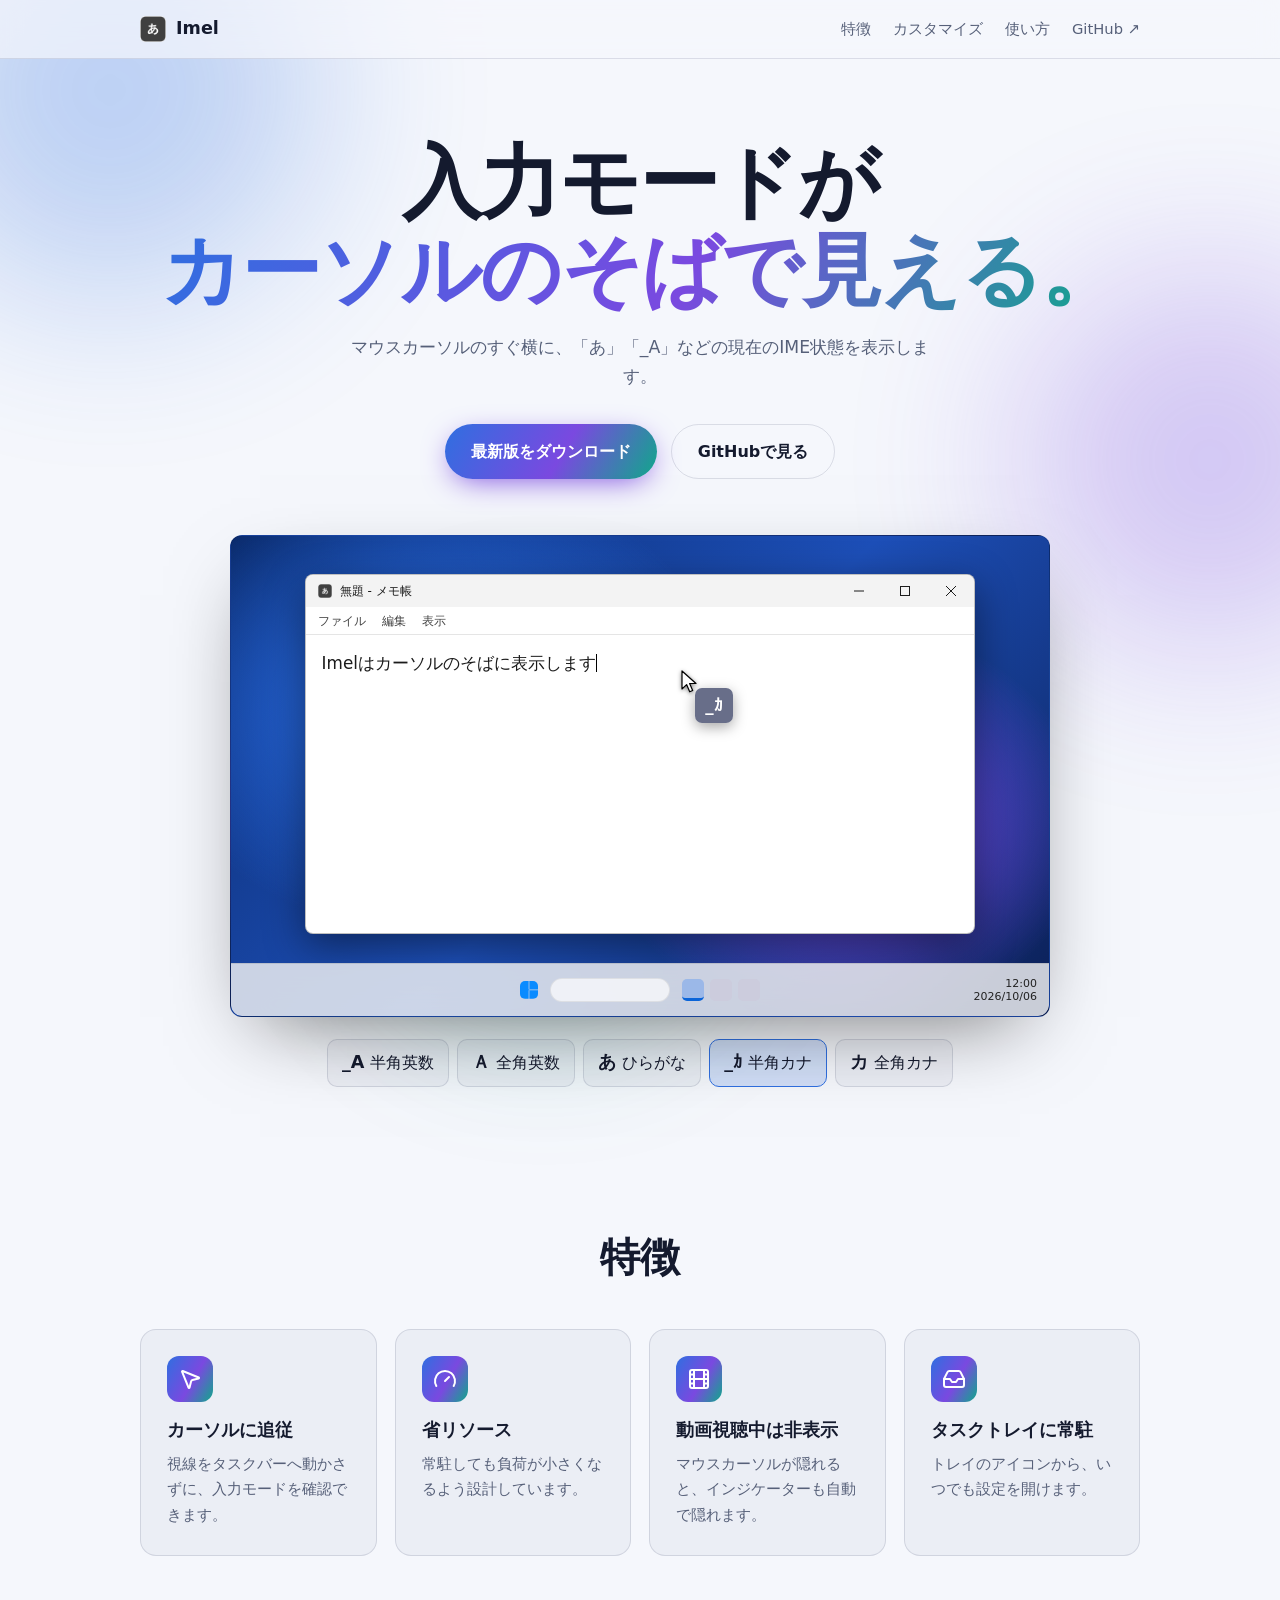
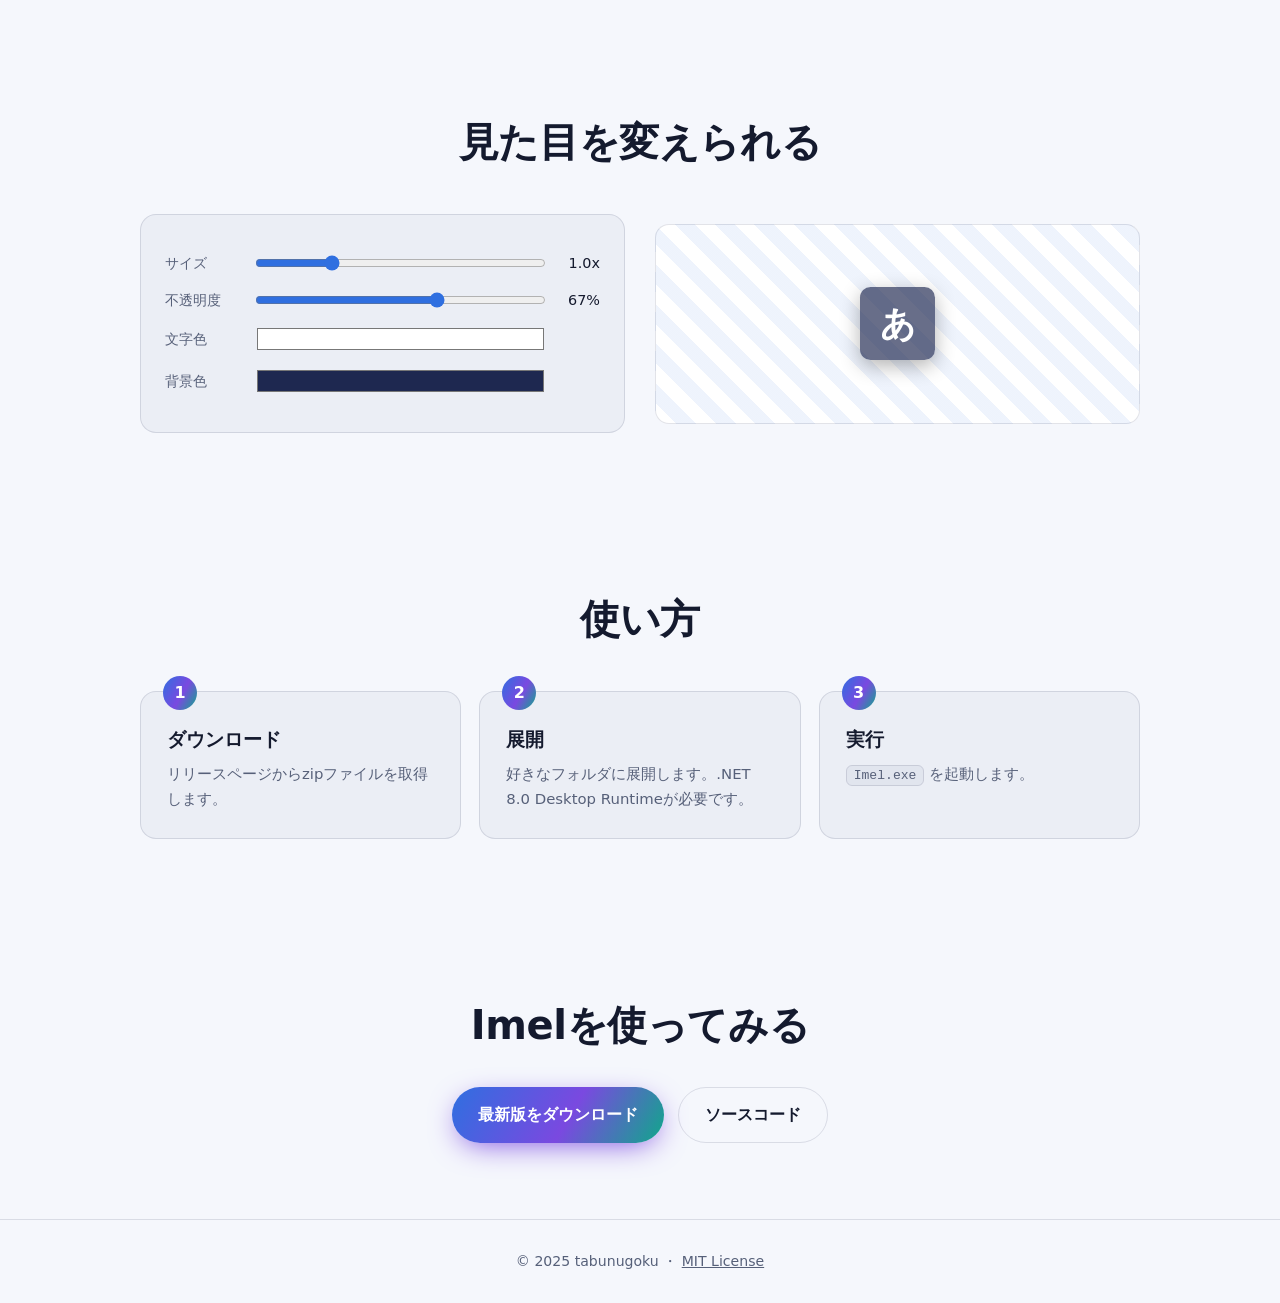
==== docs/index.html @ a34230fc "Add OGP image and meta tags Co-Authored-By: Claude Sonnet 5.5 <noreply@anthropic.com>" ====
<!doctype html>
<html lang="ja">
<head>
<meta charset="utf-8">
<meta name="viewport" content="width=device-width, initial-scale=1">
<title>Imel (アイメル) - IME状態をカーソルのそばに</title>
<meta name="description" content="Imelは、マウスカーソルのすぐそばに現在のIME入力モードを表示する常駐ツールです。">
<meta property="og:title" content="Imel (アイメル)">
<meta property="og:description" content="入力モードがカーソルのそばで見える。IME状態表示ツール。">
<meta property="og:type" content="website">
<meta property="og:url" content="https://tabunugoku.github.io/Imel/">
<meta property="og:image" content="https://tabunugoku.github.io/Imel/ogp.png">
<meta property="og:image:width" content="1200">
<meta property="og:image:height" content="630">
<meta name="twitter:card" content="summary_large_image">
<link rel="icon" href="favicon.ico">
<style>
:root{
  --bg:#080a12; --bg2:#0e1220; --card:rgba(255,255,255,.04); --line:rgba(255,255,255,.09);
  --text:#e9ecf5; --muted:#8f97ad; --a:#6ea8ff; --b:#b184ff; --c:#4de1c1;
  --grad:linear-gradient(120deg,var(--a),var(--b) 55%,var(--c));
}
@media (prefers-color-scheme: light){
  :root{--bg:#f5f7fc; --bg2:#ffffff; --card:rgba(20,30,70,.04); --line:rgba(20,30,70,.12);
        --text:#141a2e; --muted:#566079; --a:#2f6fe0; --b:#7a49e0; --c:#0fa88a;}
}
*{box-sizing:border-box;margin:0;padding:0}
html{scroll-behavior:smooth}
body{font-family:"Segoe UI","Yu Gothic UI","Noto Sans JP",system-ui,sans-serif;
  background:var(--bg);color:var(--text);line-height:1.7;overflow-x:hidden}
a{color:inherit;text-decoration:none}
.wrap{max-width:1040px;margin:0 auto;padding:0 20px}
.grad{background:var(--grad);-webkit-background-clip:text;background-clip:text;color:transparent}

.orb{position:fixed;border-radius:50%;filter:blur(90px);opacity:.28;z-index:-1;animation:float 18s ease-in-out infinite}
.o1{width:420px;height:420px;background:var(--a);top:-120px;left:-100px}
.o2{width:380px;height:380px;background:var(--b);top:30%;right:-120px;animation-delay:-6s}
.o3{width:320px;height:320px;background:var(--c);bottom:-100px;left:30%;animation-delay:-11s}
@keyframes float{50%{transform:translate(40px,-30px) scale(1.1)}}

nav{position:sticky;top:0;z-index:10;backdrop-filter:blur(14px);background:color-mix(in srgb,var(--bg) 70%,transparent);border-bottom:1px solid var(--line)}
nav .wrap{display:flex;align-items:center;justify-content:space-between;height:58px}
.logo{display:flex;align-items:center;gap:10px;font-weight:700;font-size:1.1rem}
.logo img{width:26px;height:26px}
nav .links{display:flex;gap:22px;font-size:.92rem;color:var(--muted)}
nav .links a:hover{color:var(--text)}
@media(max-width:640px){nav .links a:not(.gh){display:none}}

.btn{display:inline-flex;align-items:center;gap:8px;padding:13px 26px;border-radius:999px;font-weight:600;border:1px solid var(--line);transition:.25s}
.btn.primary{background:var(--grad);color:#fff;border:none;box-shadow:0 8px 30px -8px var(--b)}
.btn.primary:hover{transform:translateY(-3px);box-shadow:0 14px 36px -8px var(--b)}
.btn.ghost:hover{background:var(--card);transform:translateY(-3px)}

.hero{padding:80px 0 60px;text-align:center}
h1{font-size:clamp(2.6rem,8vw,5rem);line-height:1.1;margin:0 0 18px;letter-spacing:-.02em}
.lead{max-width:600px;margin:0 auto 32px;color:var(--muted);font-size:1.08rem}
.cta{display:flex;gap:14px;justify-content:center;flex-wrap:wrap}
.reveal{opacity:0;transform:translateY(26px);transition:opacity .8s ease,transform .8s ease}
.reveal.in{opacity:1;transform:none}

/* Windows 11 desktop mock */
.stage{position:relative;margin:56px auto 0;max-width:820px;aspect-ratio:16/9.4;border-radius:12px;overflow:hidden;text-align:left;
  border:1px solid var(--line);box-shadow:0 30px 80px -30px rgba(0,0,0,.55);
  background:
    radial-gradient(60% 80% at 25% 35%,#2f7bff 0%,transparent 60%),
    radial-gradient(50% 70% at 75% 60%,#8a4dff 0%,transparent 60%),
    linear-gradient(135deg,#0a2a6b,#1d4fb8 50%,#0b1f55);
  font-family:"Segoe UI","Yu Gothic UI",system-ui,sans-serif}
.win{position:absolute;left:9%;right:9%;top:8%;bottom:17%;border-radius:8px;overflow:hidden;
  background:#fff;color:#1b1b1b;border:1px solid rgba(0,0,0,.25);box-shadow:0 12px 40px rgba(0,0,0,.45);display:flex;flex-direction:column}
.tbar{height:32px;background:#f3f3f3;display:flex;align-items:center;justify-content:space-between;font-size:12px;flex:none}
.tbar .t{display:flex;align-items:center;gap:8px;padding-left:12px}
.tbar .t img{width:14px;height:14px}
.ctl{display:flex;height:100%}
.ctl span{width:46px;display:grid;place-items:center}
.ctl svg{width:10px;height:10px;stroke:#1b1b1b;fill:none;stroke-width:1}
.menu{height:28px;background:#fff;border-bottom:1px solid #e5e5e5;display:flex;gap:16px;align-items:center;padding:0 12px;font-size:12px;color:#444;flex:none}
.body{padding:14px 16px;font-size:1.05rem;flex:1}
.caret{display:inline-block;width:1px;height:1.1em;background:#000;vertical-align:-3px;animation:blink 1s steps(1) infinite}
@keyframes blink{50%{opacity:0}}
.taskbar{position:absolute;left:0;right:0;bottom:0;height:11%;min-height:34px;background:rgba(243,243,243,.82);backdrop-filter:blur(20px);
  border-top:1px solid rgba(0,0,0,.1);display:flex;align-items:center;justify-content:center;gap:6px}
.taskbar i{width:22px;height:22px;border-radius:5px;display:block}
.taskbar .st{background:conic-gradient(from 0deg,#0a8bff 0 25%,#0a8bff 0 50%,#0a8bff 0 75%,#0a8bff 0);clip-path:polygon(0 0,48% 0,48% 48%,0 48%,0 52%,48% 52%,48% 100%,0 100%,0 52%,52% 52%,52% 100%,100% 100%,100% 52%,52% 52%,52% 48%,100% 48%,100% 0,52% 0,52% 48%,0 48%);width:18px;height:18px}
.taskbar .se{width:120px;height:24px;border-radius:12px;background:rgba(255,255,255,.7);border:1px solid rgba(0,0,0,.08);margin:0 6px}
.taskbar .ap{background:#ccd;}
.taskbar .ap.on{background:#9bb8e8;border-bottom:3px solid #0a64d8}
.tray{position:absolute;right:12px;top:0;bottom:0;display:flex;align-items:center;gap:12px;font-size:11px;color:#222;line-height:1.2;text-align:right}
@media(max-width:560px){.taskbar .se,.tray{display:none}}
.cursor{position:absolute;left:0;top:0;width:0;height:0;transition:transform 1.4s cubic-bezier(.45,.05,.25,1);will-change:transform;z-index:3}
.cursor svg{position:absolute;left:0;top:0;width:20px;height:24px;filter:drop-shadow(0 1px 2px rgba(0,0,0,.5))}
.ind{position:absolute;left:14px;top:18px;min-width:38px;padding:3px 9px;text-align:center;border-radius:7px;font-weight:700;font-size:1.05rem;
  color:#fff;background:rgba(30,40,80,.67);box-shadow:0 4px 14px rgba(0,0,0,.35)}
.ind.pop{animation:pop .35s}
@keyframes pop{40%{transform:scale(1.25)}}
.modes{display:flex;gap:8px;justify-content:center;flex-wrap:wrap;margin-top:22px}
.modes button{font:inherit;cursor:pointer;color:var(--text);background:var(--card);border:1px solid var(--line);border-radius:10px;padding:8px 14px;transition:.2s}
.modes button:hover,.modes button.on{border-color:var(--a);background:color-mix(in srgb,var(--a) 18%,transparent)}
.modes button b{font-size:1.1rem;margin-right:6px}

section{padding:76px 0}
h2{font-size:clamp(1.7rem,4.5vw,2.5rem);text-align:center;margin-bottom:38px;letter-spacing:-.01em}
.grid{display:grid;grid-template-columns:repeat(auto-fit,minmax(230px,1fr));gap:18px}
.card{padding:26px;border-radius:16px;background:var(--card);border:1px solid var(--line);transition:.3s}
.card:hover{transform:translateY(-6px);border-color:color-mix(in srgb,var(--a) 60%,transparent);box-shadow:0 18px 40px -20px var(--a)}
.card .ic{width:46px;height:46px;border-radius:12px;display:grid;place-items:center;background:var(--grad);margin-bottom:14px;color:#fff}
.card .ic svg{width:24px;height:24px}
.card h3{font-size:1.1rem;margin-bottom:6px}
.card p{color:var(--muted);font-size:.95rem}

.cust{display:grid;grid-template-columns:1fr 1fr;gap:30px;align-items:center}
@media(max-width:760px){.cust{grid-template-columns:1fr}}
.panel{padding:24px;border-radius:16px;background:var(--card);border:1px solid var(--line)}
.row{display:grid;grid-template-columns:80px 1fr 44px;gap:10px;align-items:center;margin:12px 0;font-size:.9rem;color:var(--muted)}
.row output{text-align:right;color:var(--text);font-variant-numeric:tabular-nums}
input[type=range]{width:100%;accent-color:var(--a)}
input[type=color]{width:100%;height:30px;border:none;background:none;cursor:pointer}
.preview{height:200px;border-radius:14px;display:grid;place-items:center;border:1px solid var(--line);
  background:repeating-linear-gradient(45deg,var(--bg2) 0 14px,color-mix(in srgb,var(--bg2) 92%,var(--a)) 14px 28px)}
#pv{font-weight:800;padding:.18em .55em;border-radius:.3em;color:#fff;transition:.15s;box-shadow:0 6px 20px rgba(0,0,0,.3)}

.steps{display:grid;grid-template-columns:repeat(auto-fit,minmax(220px,1fr));gap:18px;counter-reset:s}
.step{padding:26px;border-radius:16px;background:var(--card);border:1px solid var(--line);position:relative}
.step::before{counter-increment:s;content:counter(s);position:absolute;top:-16px;left:22px;width:34px;height:34px;border-radius:50%;
  display:grid;place-items:center;font-weight:800;color:#fff;background:var(--grad)}
.step h3{margin:6px 0}
.step p{color:var(--muted);font-size:.93rem}
code{font-family:Consolas,monospace;font-size:.88em;padding:2px 7px;border-radius:6px;background:var(--card);border:1px solid var(--line)}

.final{text-align:center}
.final h2{margin-bottom:28px}
footer{border-top:1px solid var(--line);padding:30px 0;text-align:center;color:var(--muted);font-size:.88rem}
footer a{text-decoration:underline}

@media (prefers-reduced-motion: reduce){
  *{animation:none!important;transition:none!important}
  .reveal{opacity:1;transform:none}
}
</style>
</head>
<body>
<div class="orb o1"></div><div class="orb o2"></div><div class="orb o3"></div>

<nav><div class="wrap">
  <a href="#top" class="logo"><img src="favicon.ico" alt="">Imel</a>
  <div class="links">
    <a href="#features">特徴</a><a href="#custom">カスタマイズ</a><a href="#start">使い方</a>
    <a class="gh" href="https://github.com/tabunugoku/Imel">GitHub ↗</a>
  </div>
</div></nav>

<header class="hero wrap" id="top">
  <h1 class="reveal">入力モードが<br><span class="grad">カーソルのそばで見える。</span></h1>
  <p class="lead reveal">マウスカーソルのすぐ横に、「あ」「_A」などの現在のIME状態を表示します。</p>
  <div class="cta reveal">
    <a class="btn primary" href="https://github.com/tabunugoku/Imel/releases/latest">最新版をダウンロード</a>
    <a class="btn ghost" href="https://github.com/tabunugoku/Imel">GitHubで見る</a>
  </div>

  <div class="stage reveal" id="stage" aria-label="Imelのデモ">
    <div class="win">
      <div class="tbar">
        <div class="t"><img src="favicon.ico" alt="">無題 - メモ帳</div>
        <div class="ctl">
          <span><svg viewBox="0 0 10 10"><path d="M0 5h10"/></svg></span>
          <span><svg viewBox="0 0 10 10"><rect x=".5" y=".5" width="9" height="9"/></svg></span>
          <span><svg viewBox="0 0 10 10"><path d="M0 0l10 10M10 0L0 10"/></svg></span>
        </div>
      </div>
      <div class="menu"><span>ファイル</span><span>編集</span><span>表示</span></div>
      <div class="body"><span id="typed"></span><span class="caret"></span></div>
    </div>
    <div class="taskbar">
      <i class="st"></i><div class="se"></div><i class="ap on"></i><i class="ap"></i><i class="ap"></i>
      <div class="tray"><span>12:00<br>2026/10/06</span></div>
    </div>
    <div class="cursor" id="cursor">
      <svg viewBox="0 0 20 24"><path d="M1 1v18l4.6-4.4 3.1 7.2 3-1.3-3.1-7H15z" fill="#fff" stroke="#000" stroke-width="1.2" stroke-linejoin="round"/></svg>
      <div class="ind" id="ind">あ</div>
    </div>
  </div>
  <div class="modes" id="modes">
    <button data-g="_A"><b>_A</b>半角英数</button>
    <button data-g="Ａ"><b>Ａ</b>全角英数</button>
    <button data-g="あ" class="on"><b>あ</b>ひらがな</button>
    <button data-g="_ｶ"><b>_ｶ</b>半角カナ</button>
    <button data-g="カ"><b>カ</b>全角カナ</button>
  </div>
</header>

<section id="features"><div class="wrap">
  <h2 class="reveal">特徴</h2>
  <div class="grid">
    <div class="card reveal"><div class="ic"><svg viewBox="0 0 24 24" fill="none" stroke="currentColor" stroke-width="2" stroke-linecap="round" stroke-linejoin="round"><path d="M4.04 4.69a.5.5 0 0 1 .65-.65l16 6.5a.5.5 0 0 1-.06.95l-6.12 1.58a2 2 0 0 0-1.44 1.44l-1.58 6.12a.5.5 0 0 1-.95.06z"/></svg></div><h3>カーソルに追従</h3><p>視線をタスクバーへ動かさずに、入力モードを確認できます。</p></div>
    <div class="card reveal"><div class="ic"><svg viewBox="0 0 24 24" fill="none" stroke="currentColor" stroke-width="2" stroke-linecap="round" stroke-linejoin="round"><path d="m12 14 4-4"/><path d="M3.34 19a10 10 0 1 1 17.32 0"/></svg></div><h3>省リソース</h3><p>常駐しても負荷が小さくなるよう設計しています。</p></div>
    <div class="card reveal"><div class="ic"><svg viewBox="0 0 24 24" fill="none" stroke="currentColor" stroke-width="2" stroke-linecap="round" stroke-linejoin="round"><rect width="18" height="18" x="3" y="3" rx="2"/><path d="M7 3v18M3 7.5h4M3 12h18M3 16.5h4M17 3v18M17 7.5h4M17 16.5h4"/></svg></div><h3>動画視聴中は非表示</h3><p>マウスカーソルが隠れると、インジケーターも自動で隠れます。</p></div>
    <div class="card reveal"><div class="ic"><svg viewBox="0 0 24 24" fill="none" stroke="currentColor" stroke-width="2" stroke-linecap="round" stroke-linejoin="round"><path d="M22 12h-6l-2 3h-4l-2-3H2"/><path d="M5.45 5.11 2 12v6a2 2 0 0 0 2 2h16a2 2 0 0 0 2-2v-6l-3.45-6.89A2 2 0 0 0 16.76 4H7.24a2 2 0 0 0-1.79 1.11z"/></svg></div><h3>タスクトレイに常駐</h3><p>トレイのアイコンから、いつでも設定を開けます。</p></div>
  </div>
</div></section>

<section id="custom"><div class="wrap">
  <h2 class="reveal">見た目を変えられる</h2>
  <div class="cust">
    <div class="panel reveal">
      <div class="row">サイズ<input id="sz" type="range" min="0.6" max="2.2" step="0.1" value="1"><output id="szo">1.0x</output></div>
      <div class="row">不透明度<input id="op" type="range" min="10" max="100" value="67"><output id="opo">67%</output></div>
      <div class="row">文字色<input id="fg" type="color" value="#ffffff"><span></span></div>
      <div class="row">背景色<input id="bg" type="color" value="#1e2850"><span></span></div>
    </div>
    <div class="preview reveal"><div id="pv">あ</div></div>
  </div>
</div></section>

<section id="start"><div class="wrap">
  <h2 class="reveal">使い方</h2>
  <div class="steps" style="margin-top:30px">
    <div class="step reveal"><h3>ダウンロード</h3><p>リリースページからzipファイルを取得します。</p></div>
    <div class="step reveal"><h3>展開</h3><p>好きなフォルダに展開します。.NET 8.0 Desktop Runtimeが必要です。</p></div>
    <div class="step reveal"><h3>実行</h3><p><code>Imel.exe</code> を起動します。</p></div>
  </div>
</div></section>

<section class="final"><div class="wrap">
  <h2 class="reveal">Imelを使ってみる</h2>
  <div class="cta reveal">
    <a class="btn primary" href="https://github.com/tabunugoku/Imel/releases/latest">最新版をダウンロード</a>
    <a class="btn ghost" href="https://github.com/tabunugoku/Imel">ソースコード</a>
  </div>
</div></section>

<footer><div class="wrap">© 2025 tabunugoku ・ <a href="https://github.com/tabunugoku/Imel/blob/master/LICENSE">MIT License</a></div></footer>

<script>
(function(){
  var io=new IntersectionObserver(function(es){es.forEach(function(e){if(e.isIntersecting){e.target.classList.add('in');io.unobserve(e.target)}})},{threshold:.12});
  document.querySelectorAll('.reveal').forEach(function(el,i){el.style.transitionDelay=(i%4)*70+'ms';io.observe(el)});

  var stage=document.getElementById('stage'),cursor=document.getElementById('cursor'),
      ind=document.getElementById('ind'),typed=document.getElementById('typed'),
      btns=[].slice.call(document.querySelectorAll('#modes button'));
  var text='Imelはカーソルのそばに表示します',ti=0,idx=2,auto=true,timer;
  function setMode(i,manual){
    idx=i;var b=btns[i];
    btns.forEach(function(x){x.classList.toggle('on',x===b)});
    ind.textContent=b.dataset.g;
    ind.classList.remove('pop');void ind.offsetWidth;ind.classList.add('pop');
    if(manual){auto=false;clearTimeout(timer);timer=setTimeout(function(){auto=true},9000)}
  }
  btns.forEach(function(b,i){b.addEventListener('click',function(){setMode(i,true)})});
  var spots=[[.16,.36],[.55,.28],[.7,.5],[.3,.55],[.78,.3],[.42,.42]],si=0;
  function move(){
    var w=stage.clientWidth,h=stage.clientHeight,p=spots[si++%spots.length];
    cursor.style.transform='translate('+Math.round(w*p[0])+'px,'+Math.round(h*p[1])+'px)';
  }
  move();
  setInterval(move,2600);
  setInterval(function(){if(auto)setMode((idx+1)%btns.length)},2400);
  setInterval(function(){
    ti=(ti+1)%(text.length+8);
    typed.textContent=text.slice(0,Math.min(ti,text.length));
  },130);
  stage.addEventListener('mousemove',function(e){
    var r=stage.getBoundingClientRect();
    cursor.style.transition='transform .08s linear';
    cursor.style.transform='translate('+(e.clientX-r.left)+'px,'+(e.clientY-r.top)+'px)';
  });
  stage.addEventListener('mouseleave',function(){cursor.style.transition='';move()});

  var pv=document.getElementById('pv');
  function hex2rgb(h){return [1,3,5].map(function(i){return parseInt(h.substr(i,2),16)}).join(',')}
  function upd(){
    var s=+sz.value,o=+op.value;
    szo.textContent=s.toFixed(1)+'x';opo.textContent=o+'%';
    pv.style.fontSize=(2.2*s)+'rem';pv.style.color=fg.value;
    pv.style.background='rgba('+hex2rgb(bg.value)+','+(o/100)+')';
  }
  ['sz','op','fg','bg'].forEach(function(id){document.getElementById(id).addEventListener('input',upd)});
  upd();
})();
</script>
</body>
</html>
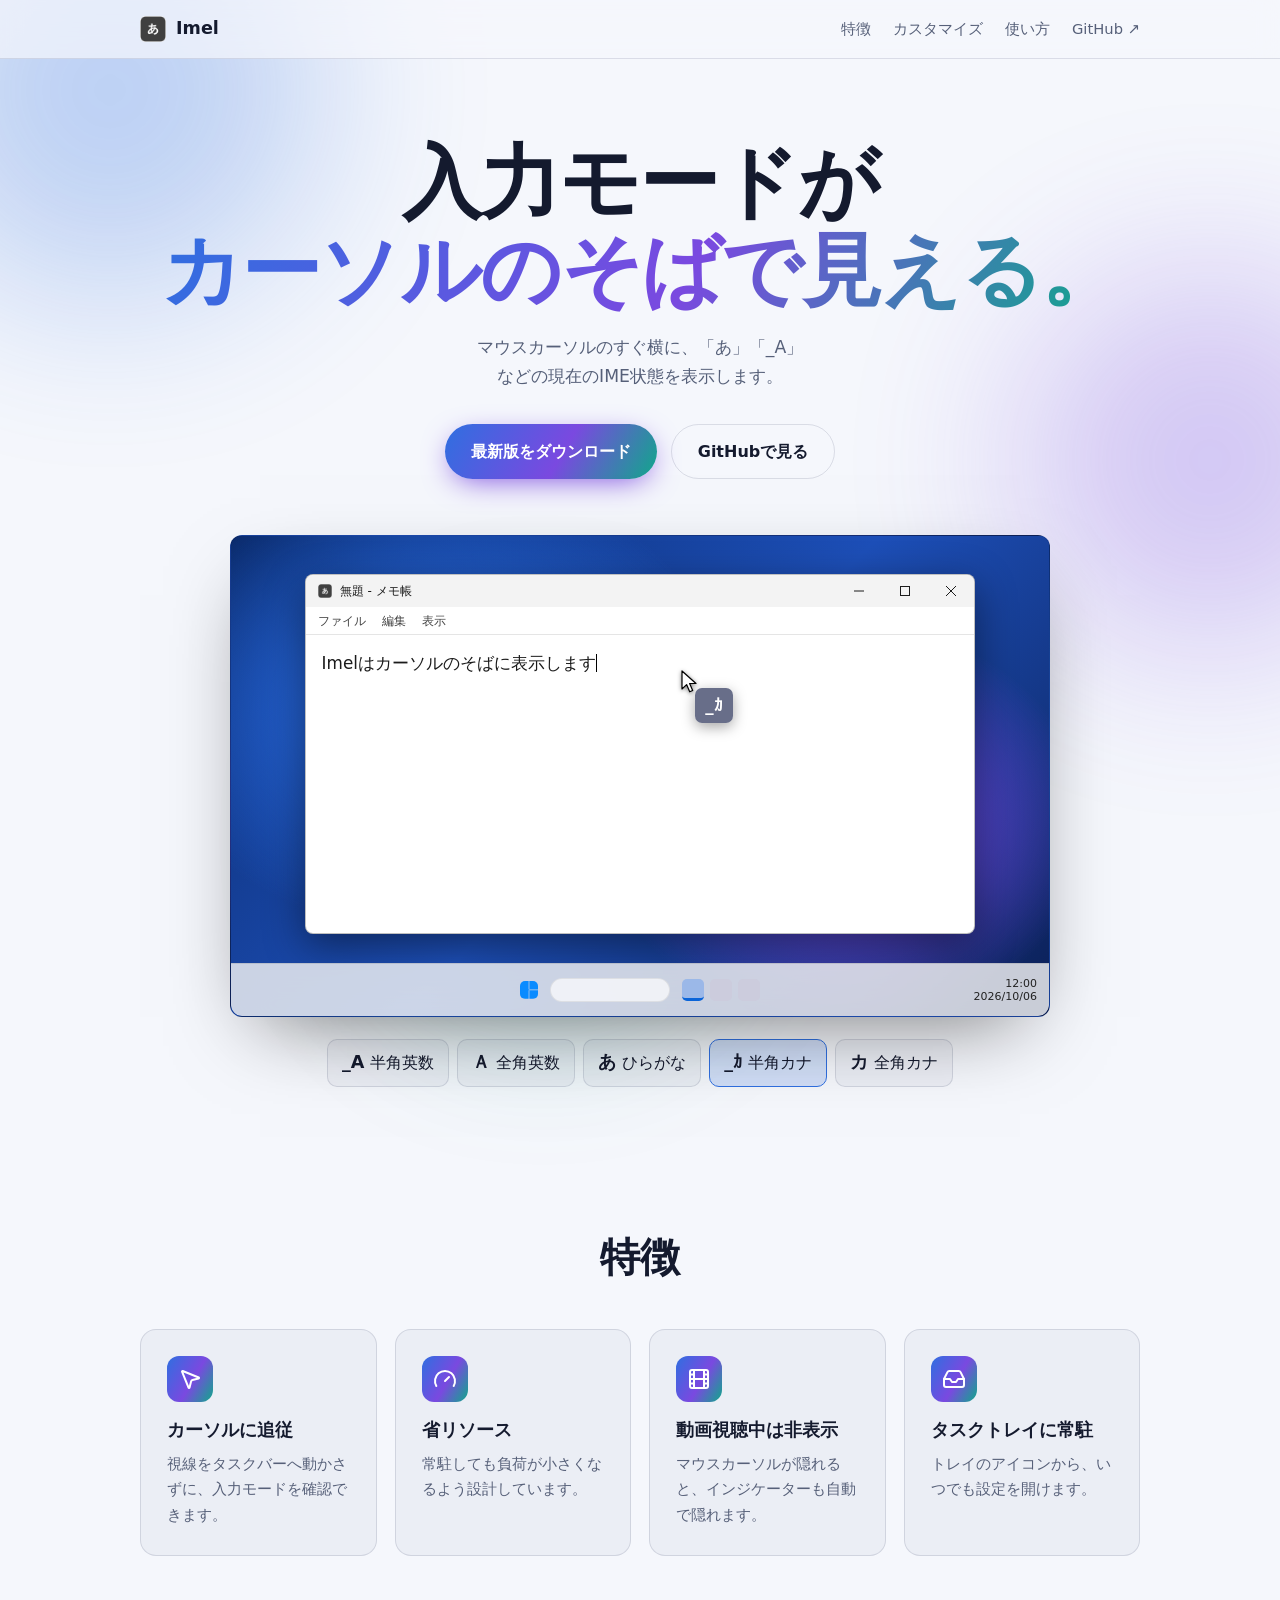
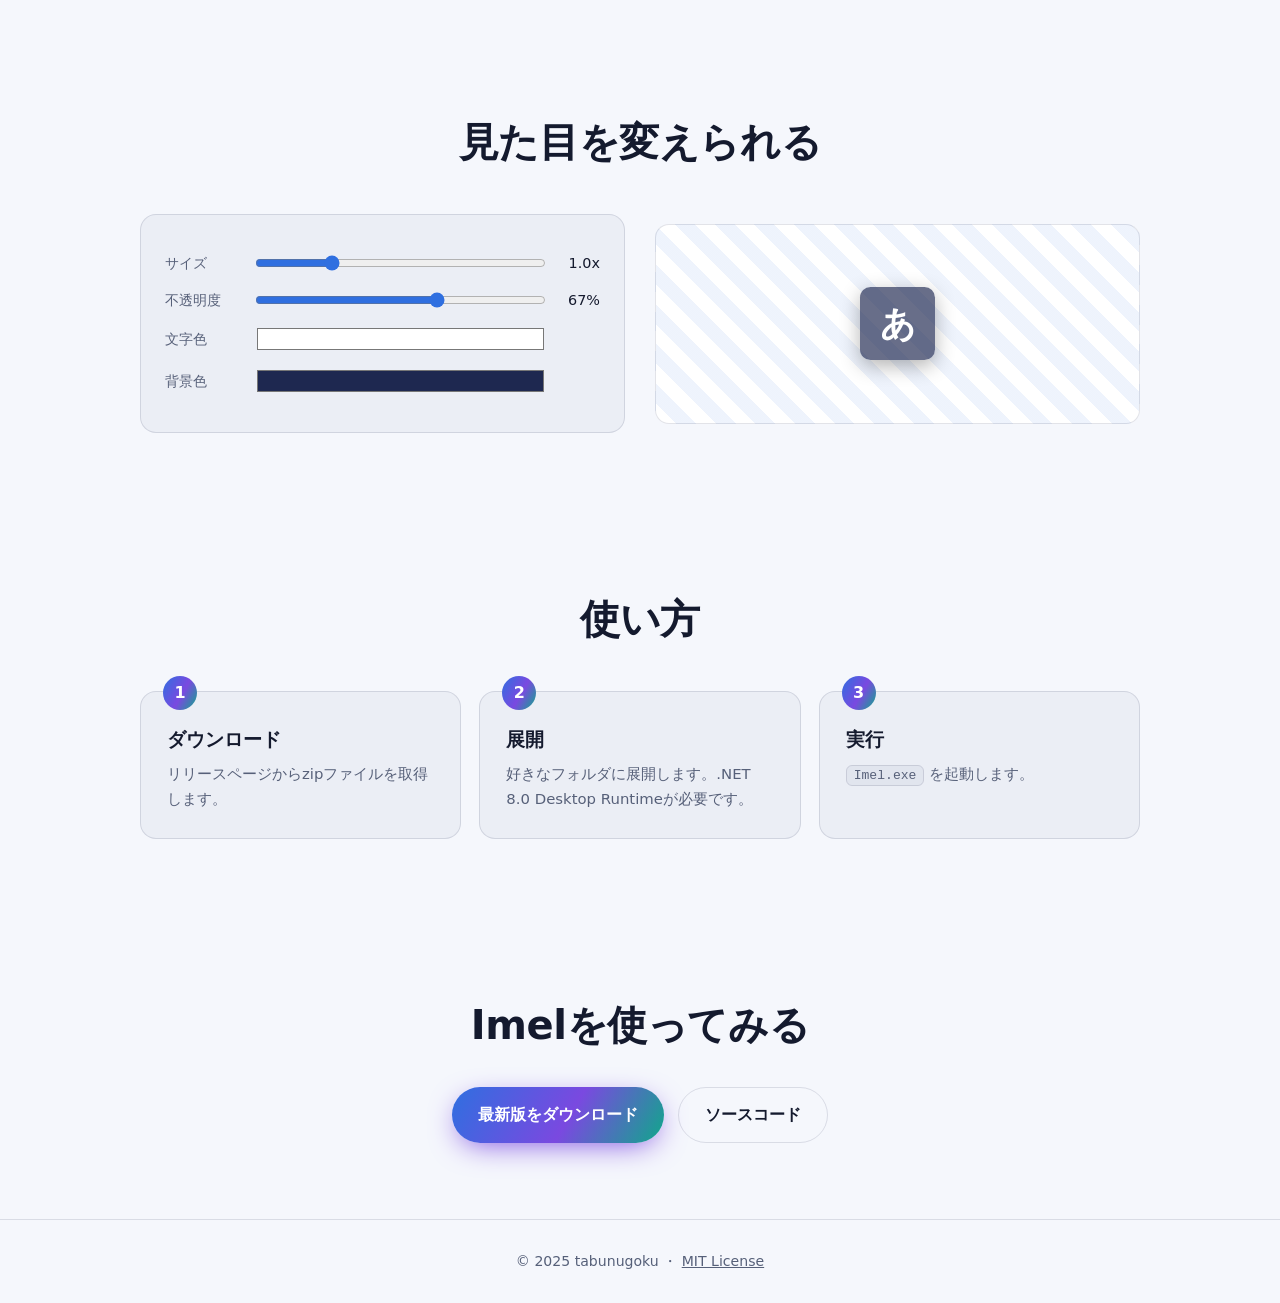
==== commit 5033adfa: "Fix mobile hero padding and heading wrap Co-Authored-By: Claude Sonnet 5.5 <noreply@anthropic.com>" ====
--- a/docs/index.html
+++ b/docs/index.html
@@ -51,9 +51,9 @@
 .btn.primary:hover{transform:translateY(-3px);box-shadow:0 14px 36px -8px var(--b)}
 .btn.ghost:hover{background:var(--card);transform:translateY(-3px)}
 
-.hero{padding:80px 0 60px;text-align:center}
-h1{font-size:clamp(2.6rem,8vw,5rem);line-height:1.1;margin:0 0 18px;letter-spacing:-.02em}
-.lead{max-width:600px;margin:0 auto 32px;color:var(--muted);font-size:1.08rem}
+.hero{padding:80px 20px 60px;text-align:center}
+h1{word-break:keep-all;text-wrap:balance;font-size:clamp(2rem,8vw,5rem);line-height:1.1;margin:0 0 18px;letter-spacing:-.02em}
+.lead{text-wrap:balance;max-width:600px;margin:0 auto 32px;color:var(--muted);font-size:1.08rem}
 .cta{display:flex;gap:14px;justify-content:center;flex-wrap:wrap}
 .reveal{opacity:0;transform:translateY(26px);transition:opacity .8s ease,transform .8s ease}
 .reveal.in{opacity:1;transform:none}
@@ -150,7 +150,7 @@
 </div></nav>
 
 <header class="hero wrap" id="top">
-  <h1 class="reveal">入力モードが<br><span class="grad">カーソルのそばで見える。</span></h1>
+  <h1 class="reveal">入力モードが<br><span class="grad">カーソルの<wbr>そばで見える。</span></h1>
   <p class="lead reveal">マウスカーソルのすぐ横に、「あ」「_A」などの現在のIME状態を表示します。</p>
   <div class="cta reveal">
     <a class="btn primary" href="https://github.com/tabunugoku/Imel/releases/latest">最新版をダウンロード</a>
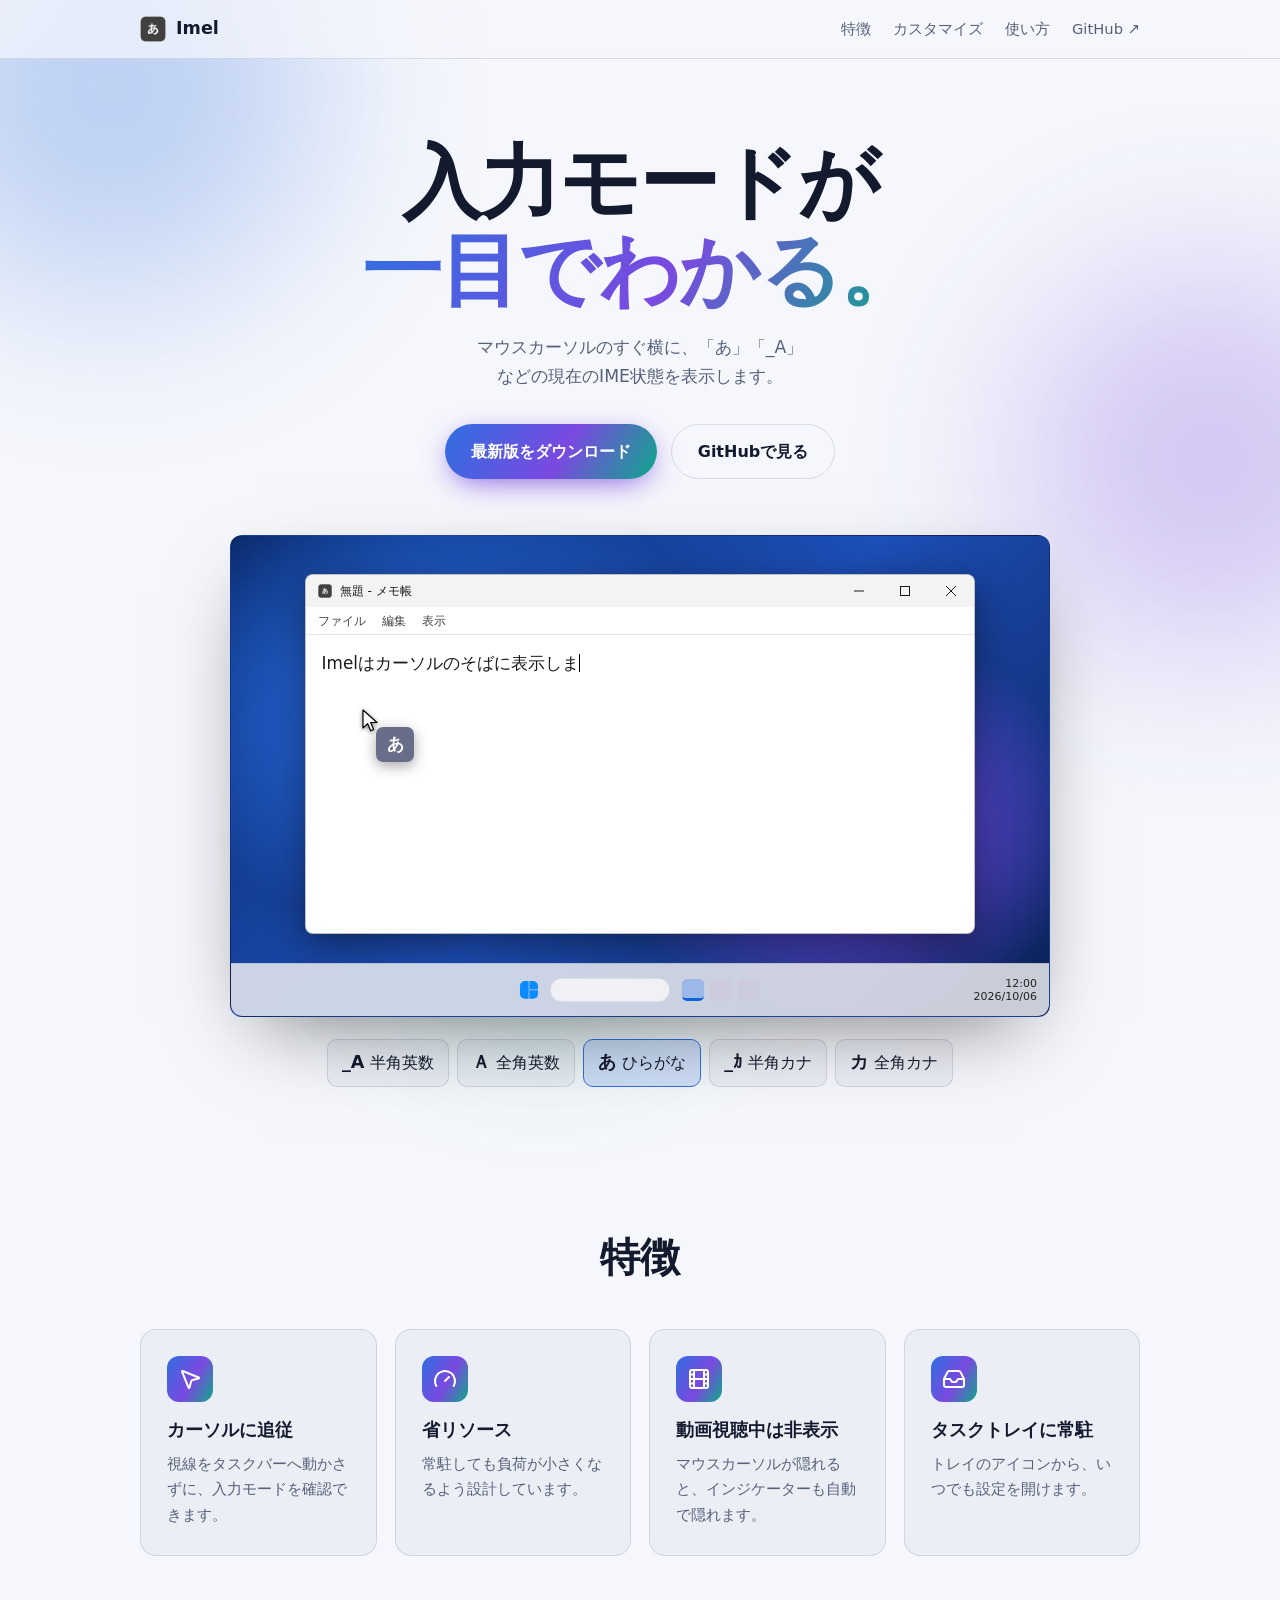
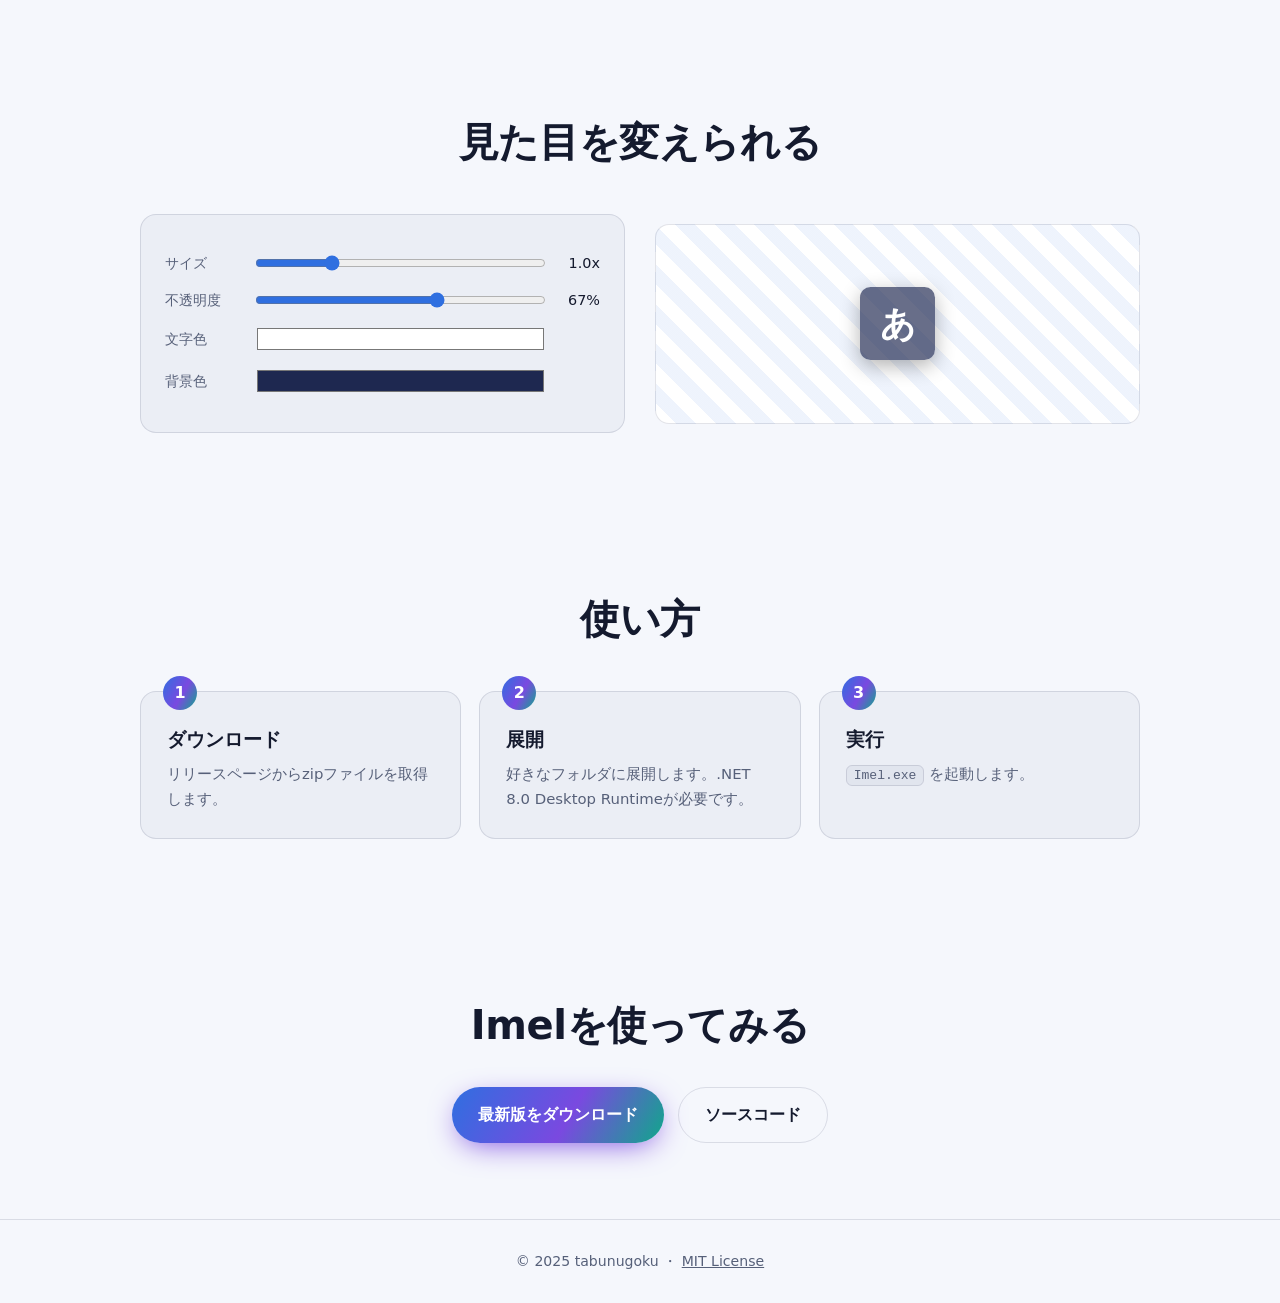
==== commit 4a8ec057: "Shorten landing page catchphrase Co-Authored-By: Claude Sonnet 5.5 <noreply@anthropic.com>" ====
--- a/docs/index.html
+++ b/docs/index.html
@@ -6,7 +6,7 @@
 <title>Imel (アイメル) - IME状態をカーソルのそばに</title>
 <meta name="description" content="Imelは、マウスカーソルのすぐそばに現在のIME入力モードを表示する常駐ツールです。">
 <meta property="og:title" content="Imel (アイメル)">
-<meta property="og:description" content="入力モードがカーソルのそばで見える。IME状態表示ツール。">
+<meta property="og:description" content="入力モードが一目でわかる。IME状態表示ツール。">
 <meta property="og:type" content="website">
 <meta property="og:url" content="https://tabunugoku.github.io/Imel/">
 <meta property="og:image" content="https://tabunugoku.github.io/Imel/ogp.png">
@@ -150,7 +150,7 @@
 </div></nav>
 
 <header class="hero wrap" id="top">
-  <h1 class="reveal">入力モードが<br><span class="grad">カーソルの<wbr>そばで見える。</span></h1>
+  <h1 class="reveal">入力モードが<br><span class="grad">一目でわかる。</span></h1>
   <p class="lead reveal">マウスカーソルのすぐ横に、「あ」「_A」などの現在のIME状態を表示します。</p>
   <div class="cta reveal">
     <a class="btn primary" href="https://github.com/tabunugoku/Imel/releases/latest">最新版をダウンロード</a>
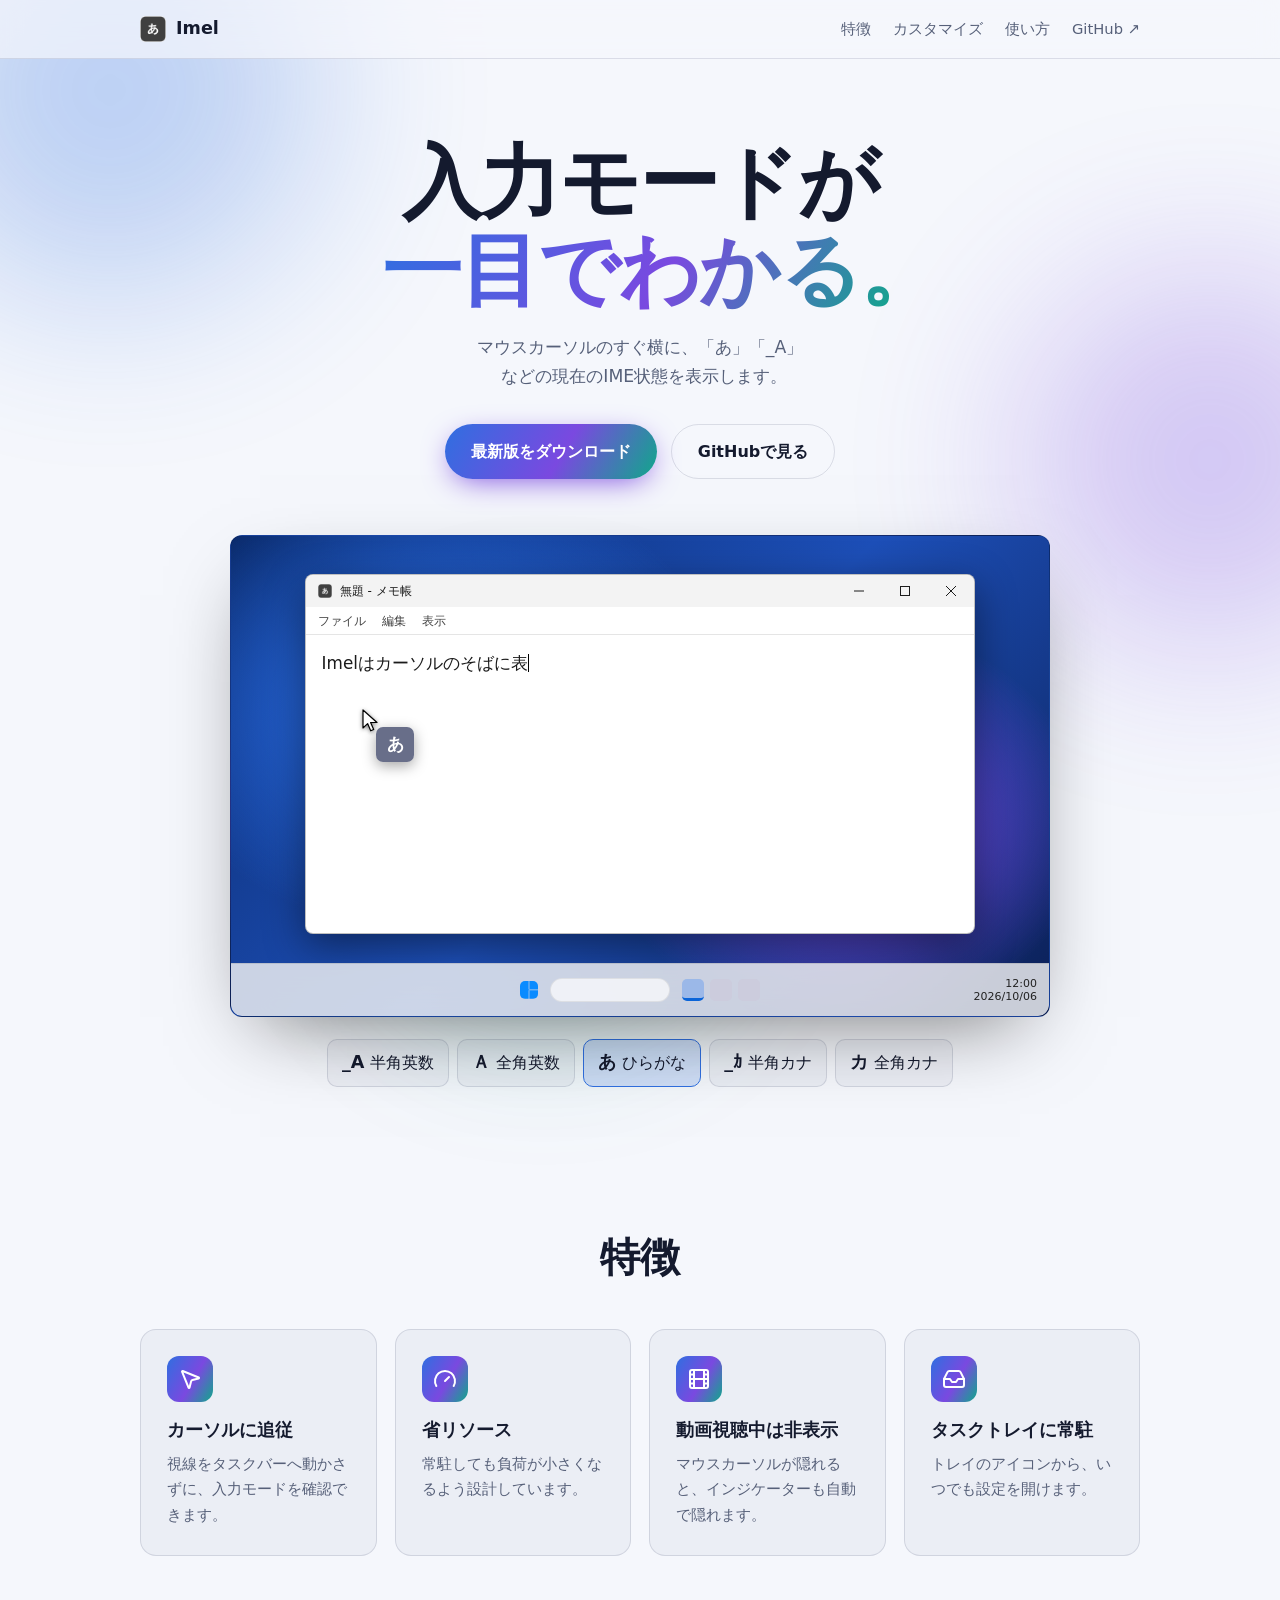
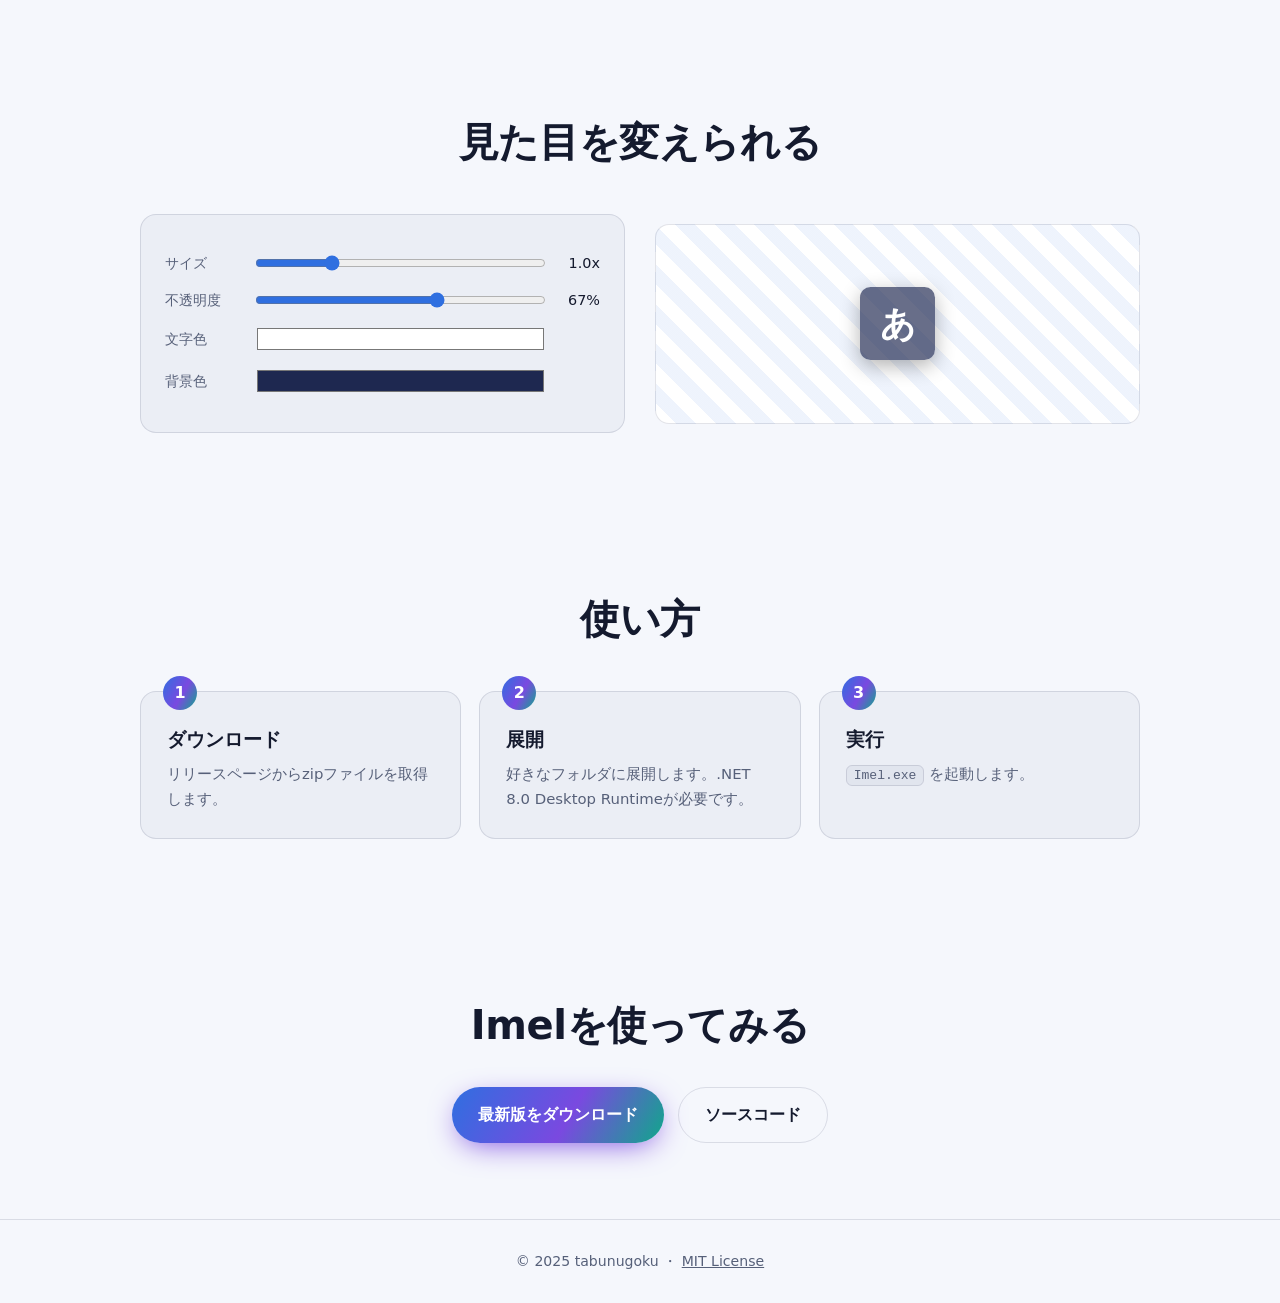
==== commit c8f48e5c: "Center hero text visually by hanging the full-width period Co-Authored-By: Claude Sonnet 5.5 <norepl" ====
--- a/docs/index.html
+++ b/docs/index.html
@@ -53,6 +53,7 @@
 
 .hero{padding:80px 20px 60px;text-align:center}
 h1{word-break:keep-all;text-wrap:balance;font-size:clamp(2rem,8vw,5rem);line-height:1.1;margin:0 0 18px;letter-spacing:-.02em}
+.pn{margin-right:-.5em}
 .lead{text-wrap:balance;max-width:600px;margin:0 auto 32px;color:var(--muted);font-size:1.08rem}
 .cta{display:flex;gap:14px;justify-content:center;flex-wrap:wrap}
 .reveal{opacity:0;transform:translateY(26px);transition:opacity .8s ease,transform .8s ease}
@@ -150,8 +151,8 @@
 </div></nav>
 
 <header class="hero wrap" id="top">
-  <h1 class="reveal">入力モードが<br><span class="grad">一目でわかる。</span></h1>
-  <p class="lead reveal">マウスカーソルのすぐ横に、「あ」「_A」などの現在のIME状態を表示します。</p>
+  <h1 class="reveal">入力モードが<br><span class="grad">一目でわかる<span class="pn">。</span></span></h1>
+  <p class="lead reveal">マウスカーソルのすぐ横に、「あ」「_A」などの現在のIME状態を表示します<span class="pn">。</span></p>
   <div class="cta reveal">
     <a class="btn primary" href="https://github.com/tabunugoku/Imel/releases/latest">最新版をダウンロード</a>
     <a class="btn ghost" href="https://github.com/tabunugoku/Imel">GitHubで見る</a>
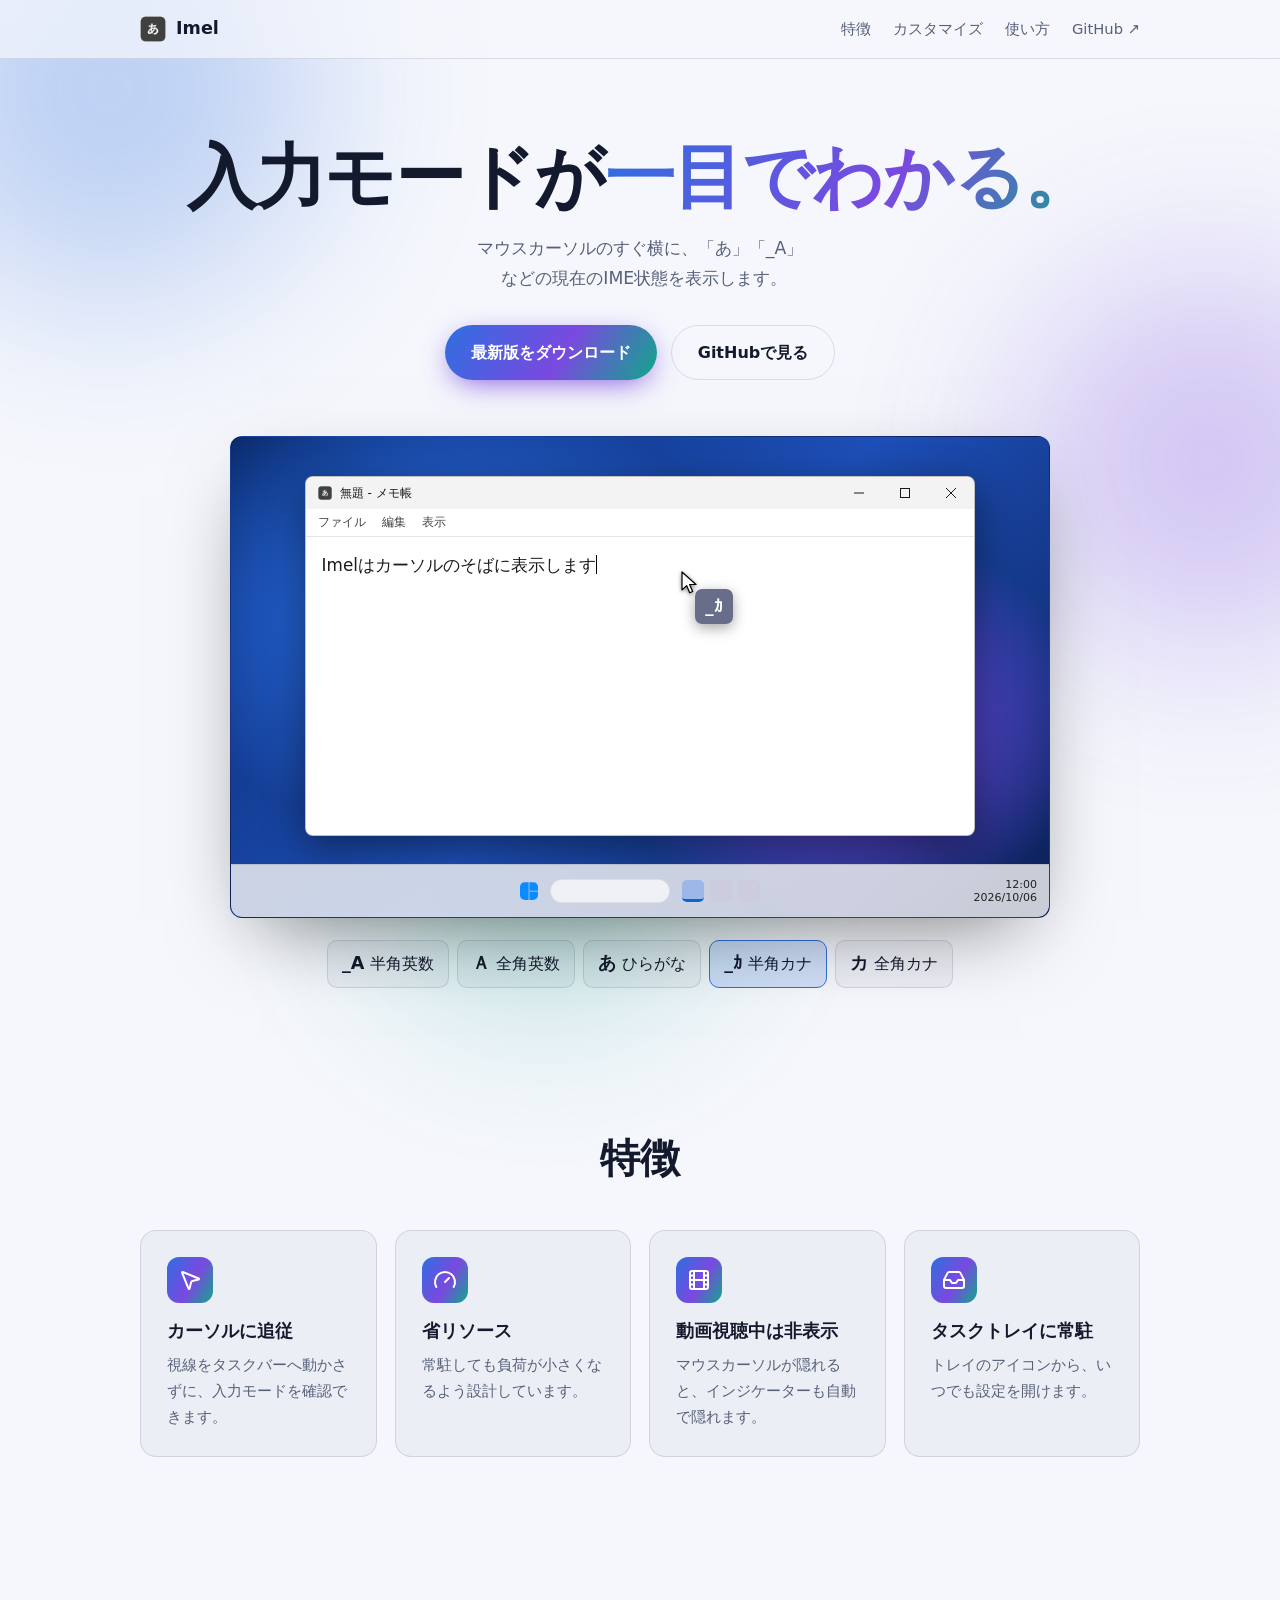
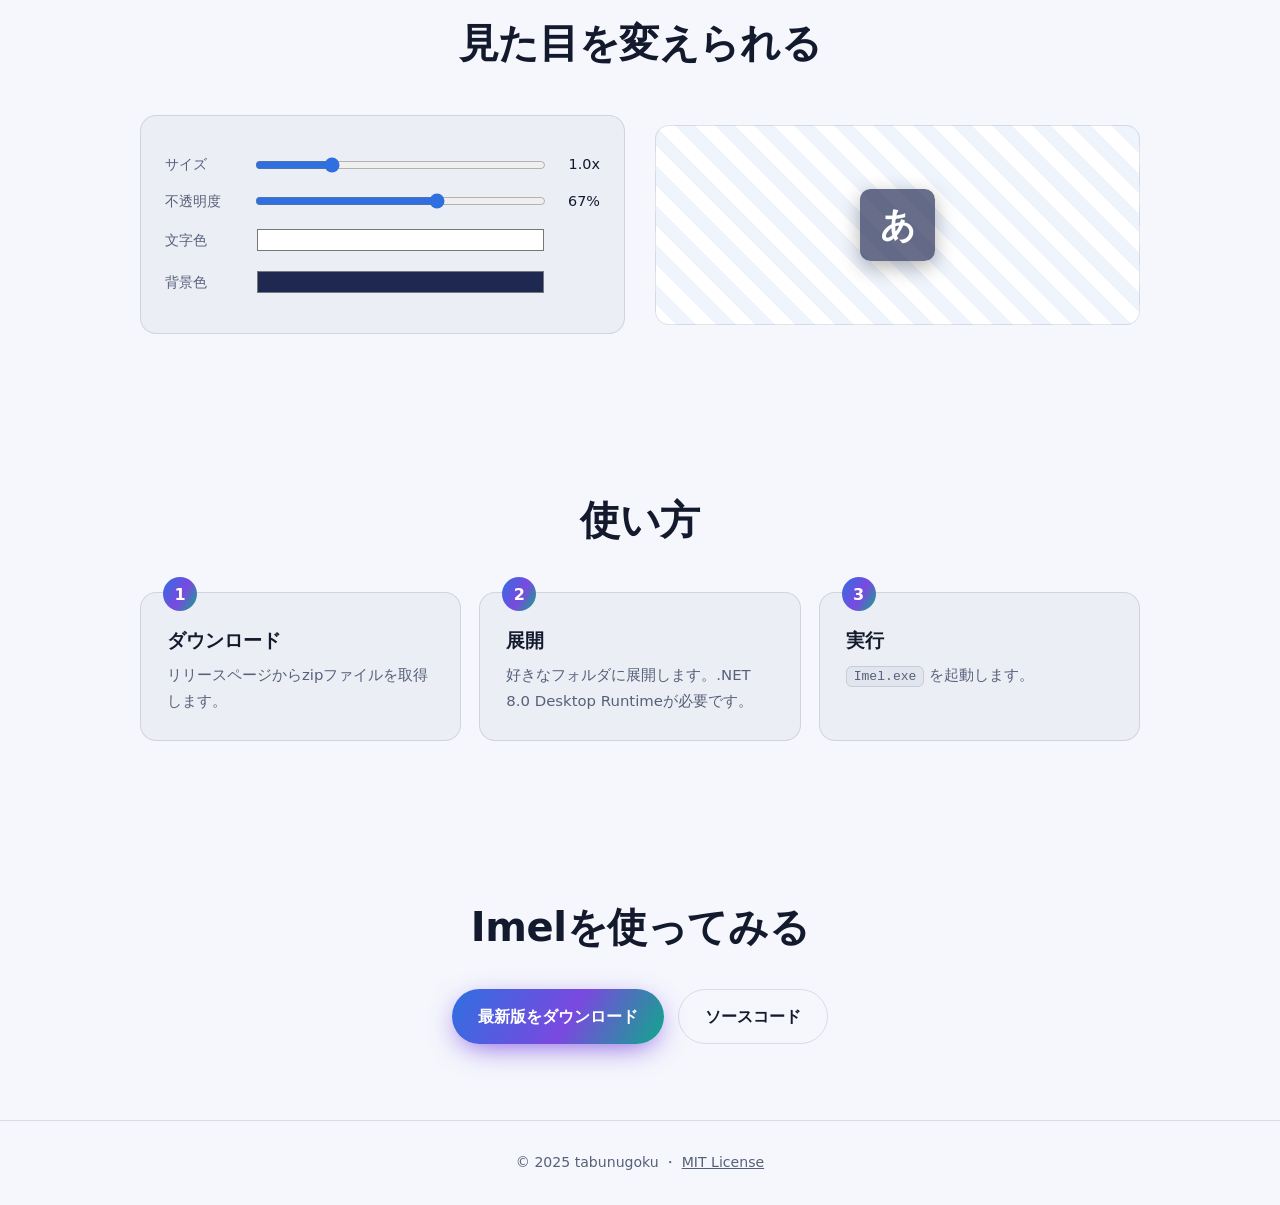
==== commit cc7f95b4: "Keep the heading on one line on wide screens Co-Authored-By: Claude Sonnet 5.5 <noreply@anthropic.co" ====
--- a/docs/index.html
+++ b/docs/index.html
@@ -52,8 +52,12 @@
 .btn.ghost:hover{background:var(--card);transform:translateY(-3px)}
 
 .hero{padding:80px 20px 60px;text-align:center}
-h1{word-break:keep-all;text-wrap:balance;font-size:clamp(2rem,8vw,5rem);line-height:1.1;margin:0 0 18px;letter-spacing:-.02em}
+h1{word-break:keep-all;text-wrap:balance;font-size:clamp(2rem,8vw,4.4rem);line-height:1.1;margin:0 0 18px;letter-spacing:-.02em}
 .pn{margin-right:-.5em}
+h1 .grad{padding-right:.5em;margin-right:-.5em}
+h1 .pn{margin-right:0}
+.sp{display:none}
+@media(max-width:700px){.sp{display:inline}}
 .lead{text-wrap:balance;max-width:600px;margin:0 auto 32px;color:var(--muted);font-size:1.08rem}
 .cta{display:flex;gap:14px;justify-content:center;flex-wrap:wrap}
 .reveal{opacity:0;transform:translateY(26px);transition:opacity .8s ease,transform .8s ease}
@@ -151,7 +155,7 @@
 </div></nav>
 
 <header class="hero wrap" id="top">
-  <h1 class="reveal">入力モードが<br><span class="grad">一目でわかる<span class="pn">。</span></span></h1>
+  <h1 class="reveal">入力モードが<br class="sp"><span class="grad">一目でわかる<span class="pn">。</span></span></h1>
   <p class="lead reveal">マウスカーソルのすぐ横に、「あ」「_A」などの現在のIME状態を表示します<span class="pn">。</span></p>
   <div class="cta reveal">
     <a class="btn primary" href="https://github.com/tabunugoku/Imel/releases/latest">最新版をダウンロード</a>
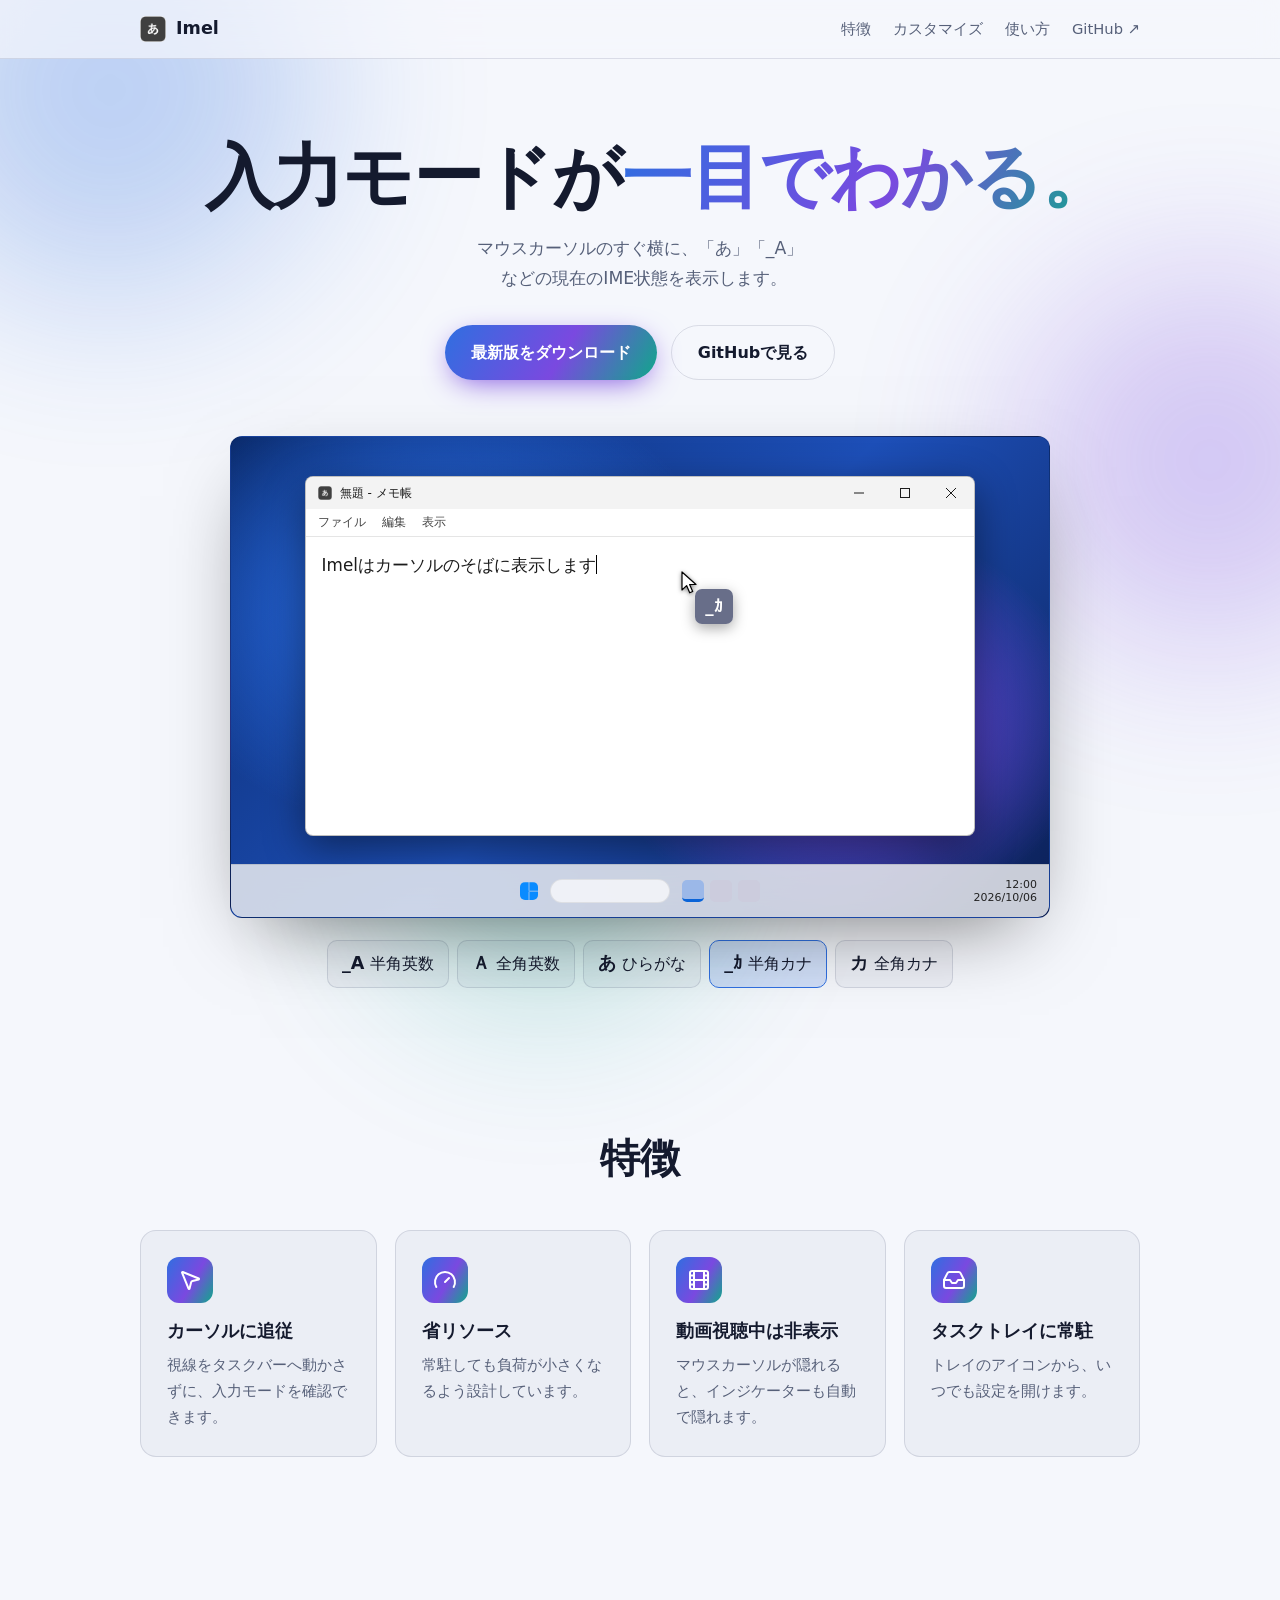
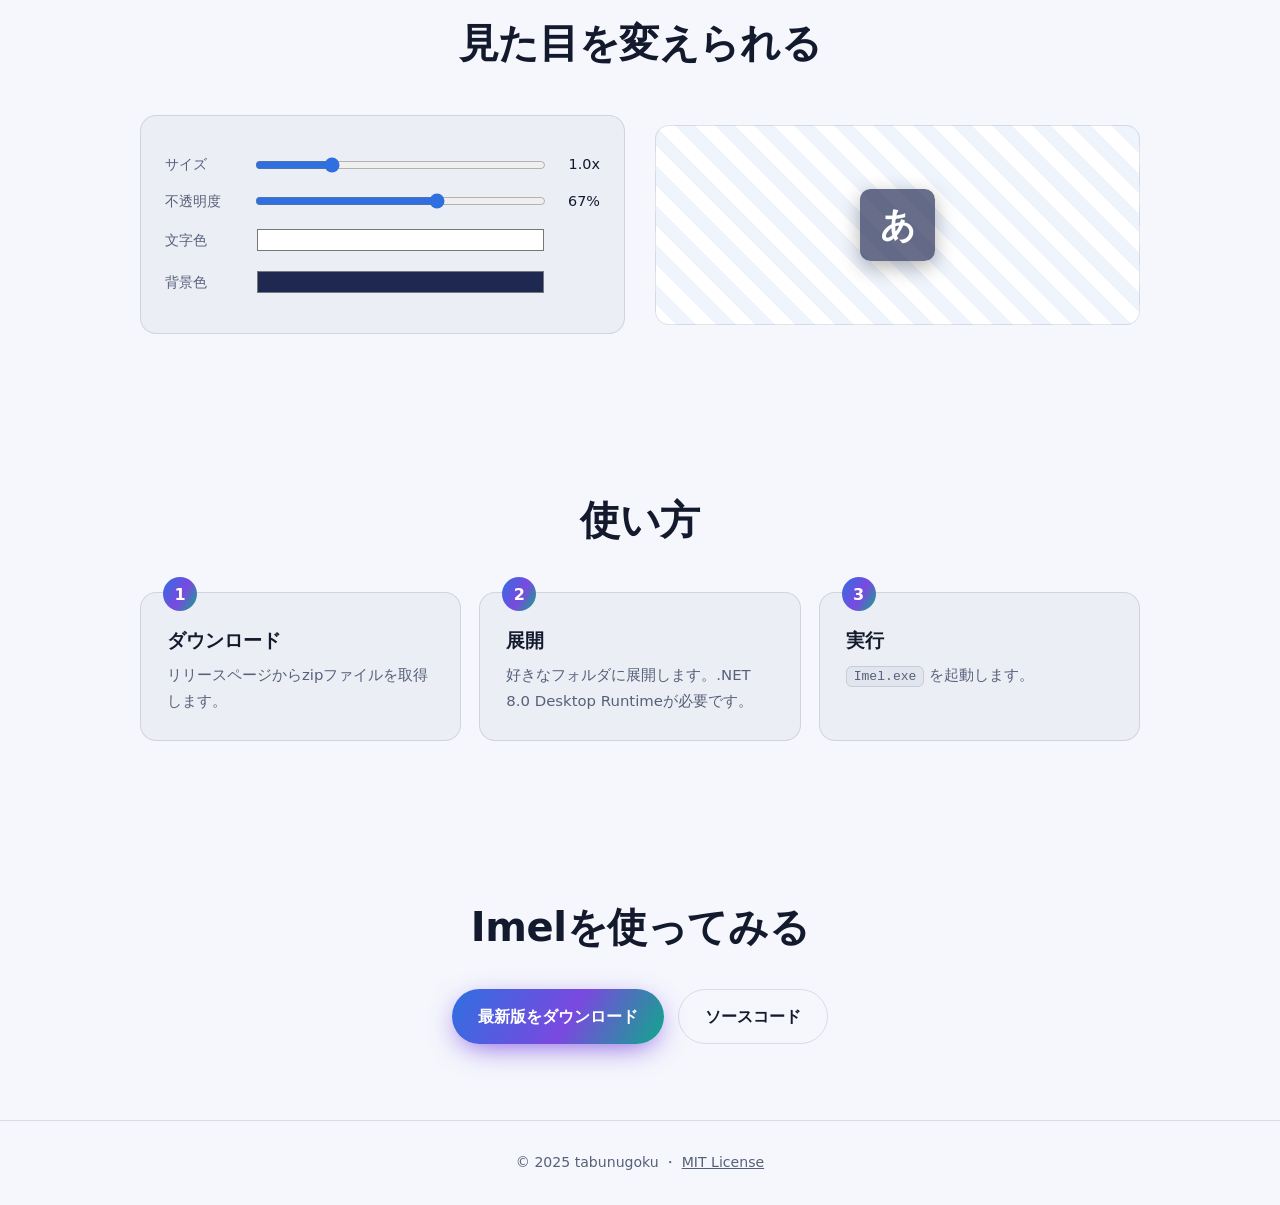
==== commit 8b04655e: "Fix heading offset caused by the period margin override Co-Authored-By: Claude Sonnet 5.5 <noreply@a" ====
--- a/docs/index.html
+++ b/docs/index.html
@@ -55,7 +55,6 @@
 h1{word-break:keep-all;text-wrap:balance;font-size:clamp(2rem,8vw,4.4rem);line-height:1.1;margin:0 0 18px;letter-spacing:-.02em}
 .pn{margin-right:-.5em}
 h1 .grad{padding-right:.5em;margin-right:-.5em}
-h1 .pn{margin-right:0}
 .sp{display:none}
 @media(max-width:700px){.sp{display:inline}}
 .lead{text-wrap:balance;max-width:600px;margin:0 auto 32px;color:var(--muted);font-size:1.08rem}
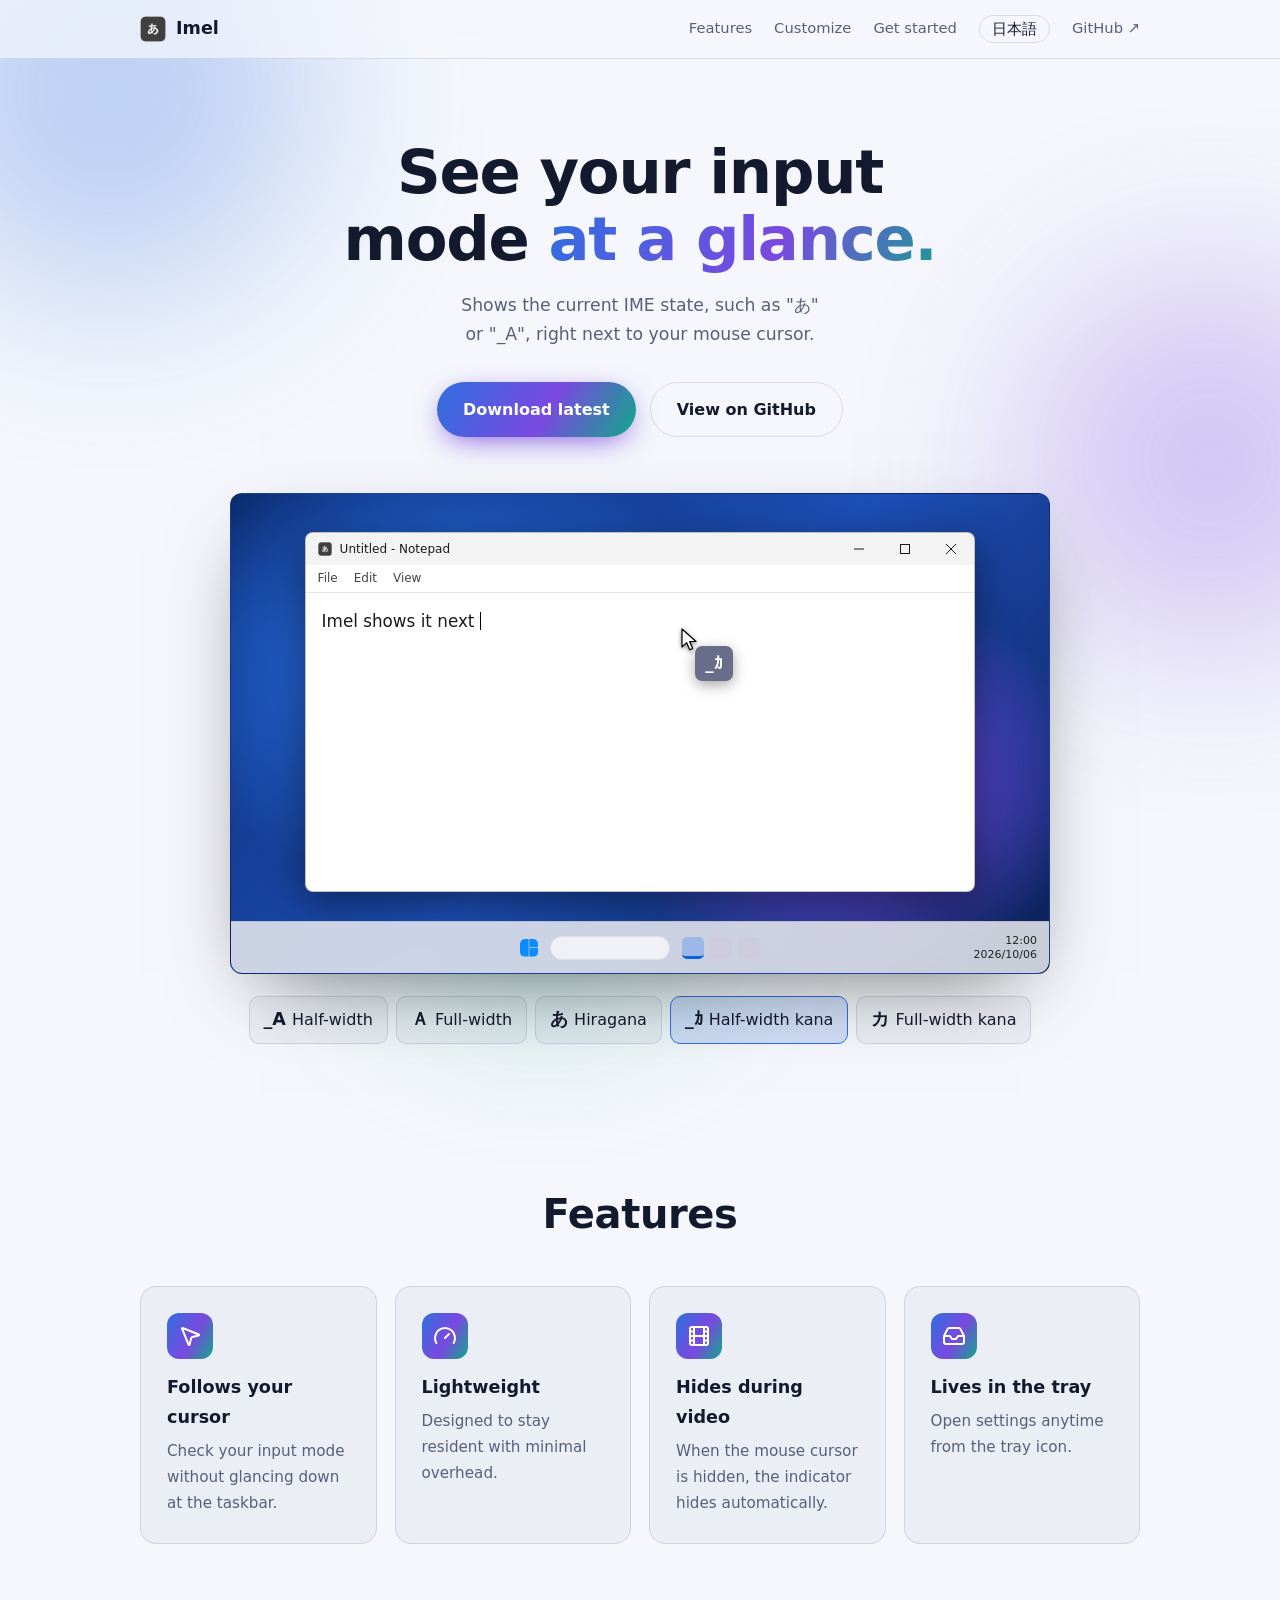
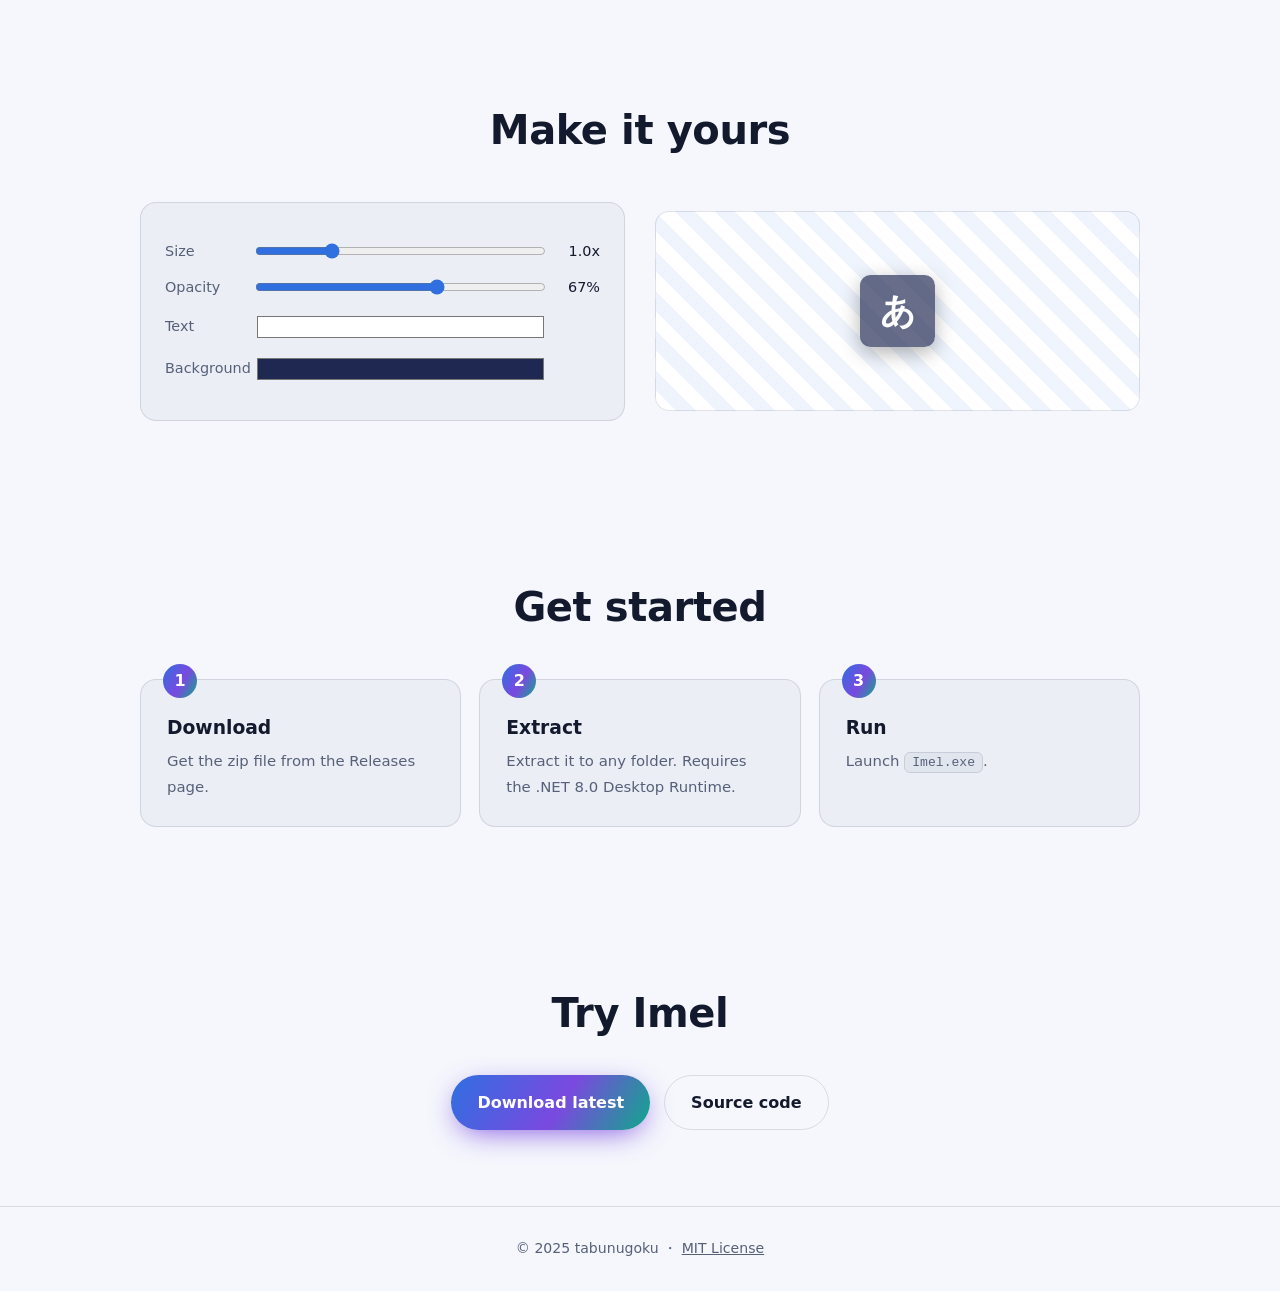
==== commit 47a77cee: "Add English/Japanese project pages with language-based routing Co-Authored-By: Claude Sonnet 5.5 <no" ====
--- a/docs/index.html
+++ b/docs/index.html
@@ -1,146 +1,26 @@
 <!doctype html>
-<html lang="ja">
+<html lang="en">
 <head>
 <meta charset="utf-8">
+<script>try{if(/^ja/i.test(navigator.language||"")&&localStorage.getItem("imel-lang")!=="en")location.replace("ja/")}catch(e){}</script>
 <meta name="viewport" content="width=device-width, initial-scale=1">
-<title>Imel (アイメル) - IME状態をカーソルのそばに</title>
-<meta name="description" content="Imelは、マウスカーソルのすぐそばに現在のIME入力モードを表示する常駐ツールです。">
-<meta property="og:title" content="Imel (アイメル)">
-<meta property="og:description" content="入力モードが一目でわかる。IME状態表示ツール。">
+<title>Imel - IME status right next to your cursor</title>
+<meta name="description" content="Imel is a resident tool for Windows 11 that shows the current IME input mode right next to the mouse cursor.">
+<meta property="og:title" content="Imel - IME Indicator">
+<meta property="og:description" content="See your input mode at a glance. An IME status indicator for Windows 11.">
 <meta property="og:type" content="website">
+<link rel="canonical" href="https://tabunugoku.github.io/Imel/">
+<link rel="alternate" hreflang="en" href="https://tabunugoku.github.io/Imel/">
+<link rel="alternate" hreflang="ja" href="https://tabunugoku.github.io/Imel/ja/">
+<link rel="alternate" hreflang="x-default" href="https://tabunugoku.github.io/Imel/">
 <meta property="og:url" content="https://tabunugoku.github.io/Imel/">
+<meta property="og:locale" content="en_US">
 <meta property="og:image" content="https://tabunugoku.github.io/Imel/ogp.png">
 <meta property="og:image:width" content="1200">
 <meta property="og:image:height" content="630">
 <meta name="twitter:card" content="summary_large_image">
 <link rel="icon" href="favicon.ico">
-<style>
-:root{
-  --bg:#080a12; --bg2:#0e1220; --card:rgba(255,255,255,.04); --line:rgba(255,255,255,.09);
-  --text:#e9ecf5; --muted:#8f97ad; --a:#6ea8ff; --b:#b184ff; --c:#4de1c1;
-  --grad:linear-gradient(120deg,var(--a),var(--b) 55%,var(--c));
-}
-@media (prefers-color-scheme: light){
-  :root{--bg:#f5f7fc; --bg2:#ffffff; --card:rgba(20,30,70,.04); --line:rgba(20,30,70,.12);
-        --text:#141a2e; --muted:#566079; --a:#2f6fe0; --b:#7a49e0; --c:#0fa88a;}
-}
-*{box-sizing:border-box;margin:0;padding:0}
-html{scroll-behavior:smooth}
-body{font-family:"Segoe UI","Yu Gothic UI","Noto Sans JP",system-ui,sans-serif;
-  background:var(--bg);color:var(--text);line-height:1.7;overflow-x:hidden}
-a{color:inherit;text-decoration:none}
-.wrap{max-width:1040px;margin:0 auto;padding:0 20px}
-.grad{background:var(--grad);-webkit-background-clip:text;background-clip:text;color:transparent}
-
-.orb{position:fixed;border-radius:50%;filter:blur(90px);opacity:.28;z-index:-1;animation:float 18s ease-in-out infinite}
-.o1{width:420px;height:420px;background:var(--a);top:-120px;left:-100px}
-.o2{width:380px;height:380px;background:var(--b);top:30%;right:-120px;animation-delay:-6s}
-.o3{width:320px;height:320px;background:var(--c);bottom:-100px;left:30%;animation-delay:-11s}
-@keyframes float{50%{transform:translate(40px,-30px) scale(1.1)}}
-
-nav{position:sticky;top:0;z-index:10;backdrop-filter:blur(14px);background:color-mix(in srgb,var(--bg) 70%,transparent);border-bottom:1px solid var(--line)}
-nav .wrap{display:flex;align-items:center;justify-content:space-between;height:58px}
-.logo{display:flex;align-items:center;gap:10px;font-weight:700;font-size:1.1rem}
-.logo img{width:26px;height:26px}
-nav .links{display:flex;gap:22px;font-size:.92rem;color:var(--muted)}
-nav .links a:hover{color:var(--text)}
-@media(max-width:640px){nav .links a:not(.gh){display:none}}
-
-.btn{display:inline-flex;align-items:center;gap:8px;padding:13px 26px;border-radius:999px;font-weight:600;border:1px solid var(--line);transition:.25s}
-.btn.primary{background:var(--grad);color:#fff;border:none;box-shadow:0 8px 30px -8px var(--b)}
-.btn.primary:hover{transform:translateY(-3px);box-shadow:0 14px 36px -8px var(--b)}
-.btn.ghost:hover{background:var(--card);transform:translateY(-3px)}
-
-.hero{padding:80px 20px 60px;text-align:center}
-h1{word-break:keep-all;text-wrap:balance;font-size:clamp(2rem,8vw,4.4rem);line-height:1.1;margin:0 0 18px;letter-spacing:-.02em}
-.pn{margin-right:-.5em}
-h1 .grad{padding-right:.5em;margin-right:-.5em}
-.sp{display:none}
-@media(max-width:700px){.sp{display:inline}}
-.lead{text-wrap:balance;max-width:600px;margin:0 auto 32px;color:var(--muted);font-size:1.08rem}
-.cta{display:flex;gap:14px;justify-content:center;flex-wrap:wrap}
-.reveal{opacity:0;transform:translateY(26px);transition:opacity .8s ease,transform .8s ease}
-.reveal.in{opacity:1;transform:none}
-
-/* Windows 11 desktop mock */
-.stage{position:relative;margin:56px auto 0;max-width:820px;aspect-ratio:16/9.4;border-radius:12px;overflow:hidden;text-align:left;
-  border:1px solid var(--line);box-shadow:0 30px 80px -30px rgba(0,0,0,.55);
-  background:
-    radial-gradient(60% 80% at 25% 35%,#2f7bff 0%,transparent 60%),
-    radial-gradient(50% 70% at 75% 60%,#8a4dff 0%,transparent 60%),
-    linear-gradient(135deg,#0a2a6b,#1d4fb8 50%,#0b1f55);
-  font-family:"Segoe UI","Yu Gothic UI",system-ui,sans-serif}
-.win{position:absolute;left:9%;right:9%;top:8%;bottom:17%;border-radius:8px;overflow:hidden;
-  background:#fff;color:#1b1b1b;border:1px solid rgba(0,0,0,.25);box-shadow:0 12px 40px rgba(0,0,0,.45);display:flex;flex-direction:column}
-.tbar{height:32px;background:#f3f3f3;display:flex;align-items:center;justify-content:space-between;font-size:12px;flex:none}
-.tbar .t{display:flex;align-items:center;gap:8px;padding-left:12px}
-.tbar .t img{width:14px;height:14px}
-.ctl{display:flex;height:100%}
-.ctl span{width:46px;display:grid;place-items:center}
-.ctl svg{width:10px;height:10px;stroke:#1b1b1b;fill:none;stroke-width:1}
-.menu{height:28px;background:#fff;border-bottom:1px solid #e5e5e5;display:flex;gap:16px;align-items:center;padding:0 12px;font-size:12px;color:#444;flex:none}
-.body{padding:14px 16px;font-size:1.05rem;flex:1}
-.caret{display:inline-block;width:1px;height:1.1em;background:#000;vertical-align:-3px;animation:blink 1s steps(1) infinite}
-@keyframes blink{50%{opacity:0}}
-.taskbar{position:absolute;left:0;right:0;bottom:0;height:11%;min-height:34px;background:rgba(243,243,243,.82);backdrop-filter:blur(20px);
-  border-top:1px solid rgba(0,0,0,.1);display:flex;align-items:center;justify-content:center;gap:6px}
-.taskbar i{width:22px;height:22px;border-radius:5px;display:block}
-.taskbar .st{background:conic-gradient(from 0deg,#0a8bff 0 25%,#0a8bff 0 50%,#0a8bff 0 75%,#0a8bff 0);clip-path:polygon(0 0,48% 0,48% 48%,0 48%,0 52%,48% 52%,48% 100%,0 100%,0 52%,52% 52%,52% 100%,100% 100%,100% 52%,52% 52%,52% 48%,100% 48%,100% 0,52% 0,52% 48%,0 48%);width:18px;height:18px}
-.taskbar .se{width:120px;height:24px;border-radius:12px;background:rgba(255,255,255,.7);border:1px solid rgba(0,0,0,.08);margin:0 6px}
-.taskbar .ap{background:#ccd;}
-.taskbar .ap.on{background:#9bb8e8;border-bottom:3px solid #0a64d8}
-.tray{position:absolute;right:12px;top:0;bottom:0;display:flex;align-items:center;gap:12px;font-size:11px;color:#222;line-height:1.2;text-align:right}
-@media(max-width:560px){.taskbar .se,.tray{display:none}}
-.cursor{position:absolute;left:0;top:0;width:0;height:0;transition:transform 1.4s cubic-bezier(.45,.05,.25,1);will-change:transform;z-index:3}
-.cursor svg{position:absolute;left:0;top:0;width:20px;height:24px;filter:drop-shadow(0 1px 2px rgba(0,0,0,.5))}
-.ind{position:absolute;left:14px;top:18px;min-width:38px;padding:3px 9px;text-align:center;border-radius:7px;font-weight:700;font-size:1.05rem;
-  color:#fff;background:rgba(30,40,80,.67);box-shadow:0 4px 14px rgba(0,0,0,.35)}
-.ind.pop{animation:pop .35s}
-@keyframes pop{40%{transform:scale(1.25)}}
-.modes{display:flex;gap:8px;justify-content:center;flex-wrap:wrap;margin-top:22px}
-.modes button{font:inherit;cursor:pointer;color:var(--text);background:var(--card);border:1px solid var(--line);border-radius:10px;padding:8px 14px;transition:.2s}
-.modes button:hover,.modes button.on{border-color:var(--a);background:color-mix(in srgb,var(--a) 18%,transparent)}
-.modes button b{font-size:1.1rem;margin-right:6px}
-
-section{padding:76px 0}
-h2{font-size:clamp(1.7rem,4.5vw,2.5rem);text-align:center;margin-bottom:38px;letter-spacing:-.01em}
-.grid{display:grid;grid-template-columns:repeat(auto-fit,minmax(230px,1fr));gap:18px}
-.card{padding:26px;border-radius:16px;background:var(--card);border:1px solid var(--line);transition:.3s}
-.card:hover{transform:translateY(-6px);border-color:color-mix(in srgb,var(--a) 60%,transparent);box-shadow:0 18px 40px -20px var(--a)}
-.card .ic{width:46px;height:46px;border-radius:12px;display:grid;place-items:center;background:var(--grad);margin-bottom:14px;color:#fff}
-.card .ic svg{width:24px;height:24px}
-.card h3{font-size:1.1rem;margin-bottom:6px}
-.card p{color:var(--muted);font-size:.95rem}
-
-.cust{display:grid;grid-template-columns:1fr 1fr;gap:30px;align-items:center}
-@media(max-width:760px){.cust{grid-template-columns:1fr}}
-.panel{padding:24px;border-radius:16px;background:var(--card);border:1px solid var(--line)}
-.row{display:grid;grid-template-columns:80px 1fr 44px;gap:10px;align-items:center;margin:12px 0;font-size:.9rem;color:var(--muted)}
-.row output{text-align:right;color:var(--text);font-variant-numeric:tabular-nums}
-input[type=range]{width:100%;accent-color:var(--a)}
-input[type=color]{width:100%;height:30px;border:none;background:none;cursor:pointer}
-.preview{height:200px;border-radius:14px;display:grid;place-items:center;border:1px solid var(--line);
-  background:repeating-linear-gradient(45deg,var(--bg2) 0 14px,color-mix(in srgb,var(--bg2) 92%,var(--a)) 14px 28px)}
-#pv{font-weight:800;padding:.18em .55em;border-radius:.3em;color:#fff;transition:.15s;box-shadow:0 6px 20px rgba(0,0,0,.3)}
-
-.steps{display:grid;grid-template-columns:repeat(auto-fit,minmax(220px,1fr));gap:18px;counter-reset:s}
-.step{padding:26px;border-radius:16px;background:var(--card);border:1px solid var(--line);position:relative}
-.step::before{counter-increment:s;content:counter(s);position:absolute;top:-16px;left:22px;width:34px;height:34px;border-radius:50%;
-  display:grid;place-items:center;font-weight:800;color:#fff;background:var(--grad)}
-.step h3{margin:6px 0}
-.step p{color:var(--muted);font-size:.93rem}
-code{font-family:Consolas,monospace;font-size:.88em;padding:2px 7px;border-radius:6px;background:var(--card);border:1px solid var(--line)}
-
-.final{text-align:center}
-.final h2{margin-bottom:28px}
-footer{border-top:1px solid var(--line);padding:30px 0;text-align:center;color:var(--muted);font-size:.88rem}
-footer a{text-decoration:underline}
-
-@media (prefers-reduced-motion: reduce){
-  *{animation:none!important;transition:none!important}
-  .reveal{opacity:1;transform:none}
-}
-</style>
+<link rel="stylesheet" href="style.css">
 </head>
 <body>
 <div class="orb o1"></div><div class="orb o2"></div><div class="orb o3"></div>
@@ -148,30 +28,30 @@
 <nav><div class="wrap">
   <a href="#top" class="logo"><img src="favicon.ico" alt="">Imel</a>
   <div class="links">
-    <a href="#features">特徴</a><a href="#custom">カスタマイズ</a><a href="#start">使い方</a>
-    <a class="gh" href="https://github.com/tabunugoku/Imel">GitHub ↗</a>
+    <a href="#features">Features</a><a href="#custom">Customize</a><a href="#start">Get started</a>
+    <a class="lang" href="ja/" hreflang="ja" lang="ja" onclick="try{localStorage.setItem('imel-lang','ja')}catch(e){}">日本語</a><a class="gh" href="https://github.com/tabunugoku/Imel">GitHub ↗</a>
   </div>
 </div></nav>
 
 <header class="hero wrap" id="top">
-  <h1 class="reveal">入力モードが<br class="sp"><span class="grad">一目でわかる<span class="pn">。</span></span></h1>
-  <p class="lead reveal">マウスカーソルのすぐ横に、「あ」「_A」などの現在のIME状態を表示します<span class="pn">。</span></p>
+  <h1 class="reveal">See your input mode <span class="grad">at a glance.</span></h1>
+  <p class="lead reveal">Shows the current IME state, such as "あ" or "_A", right next to your mouse cursor.</p>
   <div class="cta reveal">
-    <a class="btn primary" href="https://github.com/tabunugoku/Imel/releases/latest">最新版をダウンロード</a>
-    <a class="btn ghost" href="https://github.com/tabunugoku/Imel">GitHubで見る</a>
+    <a class="btn primary" href="https://github.com/tabunugoku/Imel/releases/latest">Download latest</a>
+    <a class="btn ghost" href="https://github.com/tabunugoku/Imel">View on GitHub</a>
   </div>
 
-  <div class="stage reveal" id="stage" aria-label="Imelのデモ">
+  <div class="stage reveal" id="stage" data-text="Imel shows it next to the cursor" aria-label="Imel demo">
     <div class="win">
       <div class="tbar">
-        <div class="t"><img src="favicon.ico" alt="">無題 - メモ帳</div>
+        <div class="t"><img src="favicon.ico" alt="">Untitled - Notepad</div>
         <div class="ctl">
           <span><svg viewBox="0 0 10 10"><path d="M0 5h10"/></svg></span>
           <span><svg viewBox="0 0 10 10"><rect x=".5" y=".5" width="9" height="9"/></svg></span>
           <span><svg viewBox="0 0 10 10"><path d="M0 0l10 10M10 0L0 10"/></svg></span>
         </div>
       </div>
-      <div class="menu"><span>ファイル</span><span>編集</span><span>表示</span></div>
+      <div class="menu"><span>File</span><span>Edit</span><span>View</span></div>
       <div class="body"><span id="typed"></span><span class="caret"></span></div>
     </div>
     <div class="taskbar">
@@ -184,103 +64,56 @@
     </div>
   </div>
   <div class="modes" id="modes">
-    <button data-g="_A"><b>_A</b>半角英数</button>
-    <button data-g="Ａ"><b>Ａ</b>全角英数</button>
-    <button data-g="あ" class="on"><b>あ</b>ひらがな</button>
-    <button data-g="_ｶ"><b>_ｶ</b>半角カナ</button>
-    <button data-g="カ"><b>カ</b>全角カナ</button>
+    <button data-g="_A"><b>_A</b>Half-width</button>
+    <button data-g="Ａ"><b>Ａ</b>Full-width</button>
+    <button data-g="あ" class="on"><b>あ</b>Hiragana</button>
+    <button data-g="_ｶ"><b>_ｶ</b>Half-width kana</button>
+    <button data-g="カ"><b>カ</b>Full-width kana</button>
   </div>
 </header>
 
 <section id="features"><div class="wrap">
-  <h2 class="reveal">特徴</h2>
+  <h2 class="reveal">Features</h2>
   <div class="grid">
-    <div class="card reveal"><div class="ic"><svg viewBox="0 0 24 24" fill="none" stroke="currentColor" stroke-width="2" stroke-linecap="round" stroke-linejoin="round"><path d="M4.04 4.69a.5.5 0 0 1 .65-.65l16 6.5a.5.5 0 0 1-.06.95l-6.12 1.58a2 2 0 0 0-1.44 1.44l-1.58 6.12a.5.5 0 0 1-.95.06z"/></svg></div><h3>カーソルに追従</h3><p>視線をタスクバーへ動かさずに、入力モードを確認できます。</p></div>
-    <div class="card reveal"><div class="ic"><svg viewBox="0 0 24 24" fill="none" stroke="currentColor" stroke-width="2" stroke-linecap="round" stroke-linejoin="round"><path d="m12 14 4-4"/><path d="M3.34 19a10 10 0 1 1 17.32 0"/></svg></div><h3>省リソース</h3><p>常駐しても負荷が小さくなるよう設計しています。</p></div>
-    <div class="card reveal"><div class="ic"><svg viewBox="0 0 24 24" fill="none" stroke="currentColor" stroke-width="2" stroke-linecap="round" stroke-linejoin="round"><rect width="18" height="18" x="3" y="3" rx="2"/><path d="M7 3v18M3 7.5h4M3 12h18M3 16.5h4M17 3v18M17 7.5h4M17 16.5h4"/></svg></div><h3>動画視聴中は非表示</h3><p>マウスカーソルが隠れると、インジケーターも自動で隠れます。</p></div>
-    <div class="card reveal"><div class="ic"><svg viewBox="0 0 24 24" fill="none" stroke="currentColor" stroke-width="2" stroke-linecap="round" stroke-linejoin="round"><path d="M22 12h-6l-2 3h-4l-2-3H2"/><path d="M5.45 5.11 2 12v6a2 2 0 0 0 2 2h16a2 2 0 0 0 2-2v-6l-3.45-6.89A2 2 0 0 0 16.76 4H7.24a2 2 0 0 0-1.79 1.11z"/></svg></div><h3>タスクトレイに常駐</h3><p>トレイのアイコンから、いつでも設定を開けます。</p></div>
+    <div class="card reveal"><div class="ic"><svg viewBox="0 0 24 24" fill="none" stroke="currentColor" stroke-width="2" stroke-linecap="round" stroke-linejoin="round"><path d="M4.04 4.69a.5.5 0 0 1 .65-.65l16 6.5a.5.5 0 0 1-.06.95l-6.12 1.58a2 2 0 0 0-1.44 1.44l-1.58 6.12a.5.5 0 0 1-.95.06z"/></svg></div><h3>Follows your cursor</h3><p>Check your input mode without glancing down at the taskbar.</p></div>
+    <div class="card reveal"><div class="ic"><svg viewBox="0 0 24 24" fill="none" stroke="currentColor" stroke-width="2" stroke-linecap="round" stroke-linejoin="round"><path d="m12 14 4-4"/><path d="M3.34 19a10 10 0 1 1 17.32 0"/></svg></div><h3>Lightweight</h3><p>Designed to stay resident with minimal overhead.</p></div>
+    <div class="card reveal"><div class="ic"><svg viewBox="0 0 24 24" fill="none" stroke="currentColor" stroke-width="2" stroke-linecap="round" stroke-linejoin="round"><rect width="18" height="18" x="3" y="3" rx="2"/><path d="M7 3v18M3 7.5h4M3 12h18M3 16.5h4M17 3v18M17 7.5h4M17 16.5h4"/></svg></div><h3>Hides during video</h3><p>When the mouse cursor is hidden, the indicator hides automatically.</p></div>
+    <div class="card reveal"><div class="ic"><svg viewBox="0 0 24 24" fill="none" stroke="currentColor" stroke-width="2" stroke-linecap="round" stroke-linejoin="round"><path d="M22 12h-6l-2 3h-4l-2-3H2"/><path d="M5.45 5.11 2 12v6a2 2 0 0 0 2 2h16a2 2 0 0 0 2-2v-6l-3.45-6.89A2 2 0 0 0 16.76 4H7.24a2 2 0 0 0-1.79 1.11z"/></svg></div><h3>Lives in the tray</h3><p>Open settings anytime from the tray icon.</p></div>
   </div>
 </div></section>
 
 <section id="custom"><div class="wrap">
-  <h2 class="reveal">見た目を変えられる</h2>
+  <h2 class="reveal">Make it yours</h2>
   <div class="cust">
     <div class="panel reveal">
-      <div class="row">サイズ<input id="sz" type="range" min="0.6" max="2.2" step="0.1" value="1"><output id="szo">1.0x</output></div>
-      <div class="row">不透明度<input id="op" type="range" min="10" max="100" value="67"><output id="opo">67%</output></div>
-      <div class="row">文字色<input id="fg" type="color" value="#ffffff"><span></span></div>
-      <div class="row">背景色<input id="bg" type="color" value="#1e2850"><span></span></div>
+      <div class="row">Size<input id="sz" type="range" min="0.6" max="2.2" step="0.1" value="1"><output id="szo">1.0x</output></div>
+      <div class="row">Opacity<input id="op" type="range" min="10" max="100" value="67"><output id="opo">67%</output></div>
+      <div class="row">Text<input id="fg" type="color" value="#ffffff"><span></span></div>
+      <div class="row">Background<input id="bg" type="color" value="#1e2850"><span></span></div>
     </div>
     <div class="preview reveal"><div id="pv">あ</div></div>
   </div>
 </div></section>
 
 <section id="start"><div class="wrap">
-  <h2 class="reveal">使い方</h2>
+  <h2 class="reveal">Get started</h2>
   <div class="steps" style="margin-top:30px">
-    <div class="step reveal"><h3>ダウンロード</h3><p>リリースページからzipファイルを取得します。</p></div>
-    <div class="step reveal"><h3>展開</h3><p>好きなフォルダに展開します。.NET 8.0 Desktop Runtimeが必要です。</p></div>
-    <div class="step reveal"><h3>実行</h3><p><code>Imel.exe</code> を起動します。</p></div>
+    <div class="step reveal"><h3>Download</h3><p>Get the zip file from the Releases page.</p></div>
+    <div class="step reveal"><h3>Extract</h3><p>Extract it to any folder. Requires the .NET 8.0 Desktop Runtime.</p></div>
+    <div class="step reveal"><h3>Run</h3><p>Launch <code>Imel.exe</code>.</p></div>
   </div>
 </div></section>
 
 <section class="final"><div class="wrap">
-  <h2 class="reveal">Imelを使ってみる</h2>
+  <h2 class="reveal">Try Imel</h2>
   <div class="cta reveal">
-    <a class="btn primary" href="https://github.com/tabunugoku/Imel/releases/latest">最新版をダウンロード</a>
-    <a class="btn ghost" href="https://github.com/tabunugoku/Imel">ソースコード</a>
+    <a class="btn primary" href="https://github.com/tabunugoku/Imel/releases/latest">Download latest</a>
+    <a class="btn ghost" href="https://github.com/tabunugoku/Imel">Source code</a>
   </div>
 </div></section>
 
 <footer><div class="wrap">© 2025 tabunugoku ・ <a href="https://github.com/tabunugoku/Imel/blob/master/LICENSE">MIT License</a></div></footer>
 
-<script>
-(function(){
-  var io=new IntersectionObserver(function(es){es.forEach(function(e){if(e.isIntersecting){e.target.classList.add('in');io.unobserve(e.target)}})},{threshold:.12});
-  document.querySelectorAll('.reveal').forEach(function(el,i){el.style.transitionDelay=(i%4)*70+'ms';io.observe(el)});
-
-  var stage=document.getElementById('stage'),cursor=document.getElementById('cursor'),
-      ind=document.getElementById('ind'),typed=document.getElementById('typed'),
-      btns=[].slice.call(document.querySelectorAll('#modes button'));
-  var text='Imelはカーソルのそばに表示します',ti=0,idx=2,auto=true,timer;
-  function setMode(i,manual){
-    idx=i;var b=btns[i];
-    btns.forEach(function(x){x.classList.toggle('on',x===b)});
-    ind.textContent=b.dataset.g;
-    ind.classList.remove('pop');void ind.offsetWidth;ind.classList.add('pop');
-    if(manual){auto=false;clearTimeout(timer);timer=setTimeout(function(){auto=true},9000)}
-  }
-  btns.forEach(function(b,i){b.addEventListener('click',function(){setMode(i,true)})});
-  var spots=[[.16,.36],[.55,.28],[.7,.5],[.3,.55],[.78,.3],[.42,.42]],si=0;
-  function move(){
-    var w=stage.clientWidth,h=stage.clientHeight,p=spots[si++%spots.length];
-    cursor.style.transform='translate('+Math.round(w*p[0])+'px,'+Math.round(h*p[1])+'px)';
-  }
-  move();
-  setInterval(move,2600);
-  setInterval(function(){if(auto)setMode((idx+1)%btns.length)},2400);
-  setInterval(function(){
-    ti=(ti+1)%(text.length+8);
-    typed.textContent=text.slice(0,Math.min(ti,text.length));
-  },130);
-  stage.addEventListener('mousemove',function(e){
-    var r=stage.getBoundingClientRect();
-    cursor.style.transition='transform .08s linear';
-    cursor.style.transform='translate('+(e.clientX-r.left)+'px,'+(e.clientY-r.top)+'px)';
-  });
-  stage.addEventListener('mouseleave',function(){cursor.style.transition='';move()});
-
-  var pv=document.getElementById('pv');
-  function hex2rgb(h){return [1,3,5].map(function(i){return parseInt(h.substr(i,2),16)}).join(',')}
-  function upd(){
-    var s=+sz.value,o=+op.value;
-    szo.textContent=s.toFixed(1)+'x';opo.textContent=o+'%';
-    pv.style.fontSize=(2.2*s)+'rem';pv.style.color=fg.value;
-    pv.style.background='rgba('+hex2rgb(bg.value)+','+(o/100)+')';
-  }
-  ['sz','op','fg','bg'].forEach(function(id){document.getElementById(id).addEventListener('input',upd)});
-  upd();
-})();
-</script>
+<script src="app.js"></script>
 </body>
 </html>
--- a/docs/style.css
+++ b/docs/style.css
@@ -0,0 +1,125 @@
+:root{
+  --bg:#080a12; --bg2:#0e1220; --card:rgba(255,255,255,.04); --line:rgba(255,255,255,.09);
+  --text:#e9ecf5; --muted:#8f97ad; --a:#6ea8ff; --b:#b184ff; --c:#4de1c1;
+  --grad:linear-gradient(120deg,var(--a),var(--b) 55%,var(--c));
+}
+@media (prefers-color-scheme: light){
+  :root{--bg:#f5f7fc; --bg2:#ffffff; --card:rgba(20,30,70,.04); --line:rgba(20,30,70,.12);
+        --text:#141a2e; --muted:#566079; --a:#2f6fe0; --b:#7a49e0; --c:#0fa88a;}
+}
+*{box-sizing:border-box;margin:0;padding:0}
+html{scroll-behavior:smooth}
+body{font-family:"Segoe UI","Yu Gothic UI","Noto Sans JP",system-ui,sans-serif;
+  background:var(--bg);color:var(--text);line-height:1.7;overflow-x:hidden}
+a{color:inherit;text-decoration:none}
+.wrap{max-width:1040px;margin:0 auto;padding:0 20px}
+.grad{background:var(--grad);-webkit-background-clip:text;background-clip:text;color:transparent}
+
+.orb{position:fixed;border-radius:50%;filter:blur(90px);opacity:.28;z-index:-1;animation:float 18s ease-in-out infinite}
+.o1{width:420px;height:420px;background:var(--a);top:-120px;left:-100px}
+.o2{width:380px;height:380px;background:var(--b);top:30%;right:-120px;animation-delay:-6s}
+.o3{width:320px;height:320px;background:var(--c);bottom:-100px;left:30%;animation-delay:-11s}
+@keyframes float{50%{transform:translate(40px,-30px) scale(1.1)}}
+
+nav{position:sticky;top:0;z-index:10;backdrop-filter:blur(14px);background:color-mix(in srgb,var(--bg) 70%,transparent);border-bottom:1px solid var(--line)}
+nav .wrap{display:flex;align-items:center;justify-content:space-between;height:58px}
+.logo{display:flex;align-items:center;gap:10px;font-weight:700;font-size:1.1rem}
+.logo img{width:26px;height:26px}
+nav .links{display:flex;gap:22px;font-size:.92rem;color:var(--muted)}
+nav .links a:hover{color:var(--text)}
+@media(max-width:640px){nav .links a:not(.gh):not(.lang){display:none}}
+nav .links a.lang{border:1px solid var(--line);border-radius:999px;padding:0 12px;color:var(--text)}
+
+.btn{display:inline-flex;align-items:center;gap:8px;padding:13px 26px;border-radius:999px;font-weight:600;border:1px solid var(--line);transition:.25s}
+.btn.primary{background:var(--grad);color:#fff;border:none;box-shadow:0 8px 30px -8px var(--b)}
+.btn.primary:hover{transform:translateY(-3px);box-shadow:0 14px 36px -8px var(--b)}
+.btn.ghost:hover{background:var(--card);transform:translateY(-3px)}
+
+.hero{padding:80px 20px 60px;text-align:center}
+h1{white-space:nowrap;font-size:clamp(1.4rem,6.6vw,4.4rem);line-height:1.1;margin:0 0 18px;letter-spacing:-.02em}
+.pn{margin-right:-.5em}
+h1 .grad{padding-right:.5em;margin-right:-.5em}
+.lead{text-wrap:balance;max-width:600px;margin:0 auto 32px;color:var(--muted);font-size:1.08rem}
+.cta{display:flex;gap:14px;justify-content:center;flex-wrap:wrap}
+.reveal{opacity:0;transform:translateY(26px);transition:opacity .8s ease,transform .8s ease}
+.reveal.in{opacity:1;transform:none}
+
+/* Windows 11 desktop mock */
+.stage{position:relative;margin:56px auto 0;max-width:820px;aspect-ratio:16/9.4;border-radius:12px;overflow:hidden;text-align:left;
+  border:1px solid var(--line);box-shadow:0 30px 80px -30px rgba(0,0,0,.55);
+  background:
+    radial-gradient(60% 80% at 25% 35%,#2f7bff 0%,transparent 60%),
+    radial-gradient(50% 70% at 75% 60%,#8a4dff 0%,transparent 60%),
+    linear-gradient(135deg,#0a2a6b,#1d4fb8 50%,#0b1f55);
+  font-family:"Segoe UI","Yu Gothic UI",system-ui,sans-serif}
+.win{position:absolute;left:9%;right:9%;top:8%;bottom:17%;border-radius:8px;overflow:hidden;
+  background:#fff;color:#1b1b1b;border:1px solid rgba(0,0,0,.25);box-shadow:0 12px 40px rgba(0,0,0,.45);display:flex;flex-direction:column}
+.tbar{height:32px;background:#f3f3f3;display:flex;align-items:center;justify-content:space-between;font-size:12px;flex:none}
+.tbar .t{display:flex;align-items:center;gap:8px;padding-left:12px}
+.tbar .t img{width:14px;height:14px}
+.ctl{display:flex;height:100%}
+.ctl span{width:46px;display:grid;place-items:center}
+.ctl svg{width:10px;height:10px;stroke:#1b1b1b;fill:none;stroke-width:1}
+.menu{height:28px;background:#fff;border-bottom:1px solid #e5e5e5;display:flex;gap:16px;align-items:center;padding:0 12px;font-size:12px;color:#444;flex:none}
+.body{padding:14px 16px;font-size:1.05rem;flex:1}
+.caret{display:inline-block;width:1px;height:1.1em;background:#000;vertical-align:-3px;animation:blink 1s steps(1) infinite}
+@keyframes blink{50%{opacity:0}}
+.taskbar{position:absolute;left:0;right:0;bottom:0;height:11%;min-height:34px;background:rgba(243,243,243,.82);backdrop-filter:blur(20px);
+  border-top:1px solid rgba(0,0,0,.1);display:flex;align-items:center;justify-content:center;gap:6px}
+.taskbar i{width:22px;height:22px;border-radius:5px;display:block}
+.taskbar .st{background:conic-gradient(from 0deg,#0a8bff 0 25%,#0a8bff 0 50%,#0a8bff 0 75%,#0a8bff 0);clip-path:polygon(0 0,48% 0,48% 48%,0 48%,0 52%,48% 52%,48% 100%,0 100%,0 52%,52% 52%,52% 100%,100% 100%,100% 52%,52% 52%,52% 48%,100% 48%,100% 0,52% 0,52% 48%,0 48%);width:18px;height:18px}
+.taskbar .se{width:120px;height:24px;border-radius:12px;background:rgba(255,255,255,.7);border:1px solid rgba(0,0,0,.08);margin:0 6px}
+.taskbar .ap{background:#ccd;}
+.taskbar .ap.on{background:#9bb8e8;border-bottom:3px solid #0a64d8}
+.tray{position:absolute;right:12px;top:0;bottom:0;display:flex;align-items:center;gap:12px;font-size:11px;color:#222;line-height:1.2;text-align:right}
+@media(max-width:560px){.taskbar .se,.tray{display:none}}
+.cursor{position:absolute;left:0;top:0;width:0;height:0;transition:transform 1.4s cubic-bezier(.45,.05,.25,1);will-change:transform;z-index:3}
+.cursor svg{position:absolute;left:0;top:0;width:20px;height:24px;filter:drop-shadow(0 1px 2px rgba(0,0,0,.5))}
+.ind{position:absolute;left:14px;top:18px;min-width:38px;padding:3px 9px;text-align:center;border-radius:7px;font-weight:700;font-size:1.05rem;
+  color:#fff;background:rgba(30,40,80,.67);box-shadow:0 4px 14px rgba(0,0,0,.35)}
+.ind.pop{animation:pop .35s}
+@keyframes pop{40%{transform:scale(1.25)}}
+.modes{display:flex;gap:8px;justify-content:center;flex-wrap:wrap;margin-top:22px}
+.modes button{font:inherit;cursor:pointer;color:var(--text);background:var(--card);border:1px solid var(--line);border-radius:10px;padding:8px 14px;transition:.2s}
+.modes button:hover,.modes button.on{border-color:var(--a);background:color-mix(in srgb,var(--a) 18%,transparent)}
+.modes button b{font-size:1.1rem;margin-right:6px}
+
+section{padding:76px 0}
+h2{font-size:clamp(1.7rem,4.5vw,2.5rem);text-align:center;margin-bottom:38px;letter-spacing:-.01em}
+.grid{display:grid;grid-template-columns:repeat(auto-fit,minmax(230px,1fr));gap:18px}
+.card{padding:26px;border-radius:16px;background:var(--card);border:1px solid var(--line);transition:.3s}
+.card:hover{transform:translateY(-6px);border-color:color-mix(in srgb,var(--a) 60%,transparent);box-shadow:0 18px 40px -20px var(--a)}
+.card .ic{width:46px;height:46px;border-radius:12px;display:grid;place-items:center;background:var(--grad);margin-bottom:14px;color:#fff}
+.card .ic svg{width:24px;height:24px}
+.card h3{font-size:1.1rem;margin-bottom:6px}
+.card p{color:var(--muted);font-size:.95rem}
+
+.cust{display:grid;grid-template-columns:1fr 1fr;gap:30px;align-items:center}
+@media(max-width:760px){.cust{grid-template-columns:1fr}}
+.panel{padding:24px;border-radius:16px;background:var(--card);border:1px solid var(--line)}
+.row{display:grid;grid-template-columns:80px 1fr 44px;gap:10px;align-items:center;margin:12px 0;font-size:.9rem;color:var(--muted)}
+.row output{text-align:right;color:var(--text);font-variant-numeric:tabular-nums}
+input[type=range]{width:100%;accent-color:var(--a)}
+input[type=color]{width:100%;height:30px;border:none;background:none;cursor:pointer}
+.preview{height:200px;border-radius:14px;display:grid;place-items:center;border:1px solid var(--line);
+  background:repeating-linear-gradient(45deg,var(--bg2) 0 14px,color-mix(in srgb,var(--bg2) 92%,var(--a)) 14px 28px)}
+#pv{font-weight:800;padding:.18em .55em;border-radius:.3em;color:#fff;transition:.15s;box-shadow:0 6px 20px rgba(0,0,0,.3)}
+
+.steps{display:grid;grid-template-columns:repeat(auto-fit,minmax(220px,1fr));gap:18px;counter-reset:s}
+.step{padding:26px;border-radius:16px;background:var(--card);border:1px solid var(--line);position:relative}
+.step::before{counter-increment:s;content:counter(s);position:absolute;top:-16px;left:22px;width:34px;height:34px;border-radius:50%;
+  display:grid;place-items:center;font-weight:800;color:#fff;background:var(--grad)}
+.step h3{margin:6px 0}
+.step p{color:var(--muted);font-size:.93rem}
+code{font-family:Consolas,monospace;font-size:.88em;padding:2px 7px;border-radius:6px;background:var(--card);border:1px solid var(--line)}
+
+.final{text-align:center}
+.final h2{margin-bottom:28px}
+footer{border-top:1px solid var(--line);padding:30px 0;text-align:center;color:var(--muted);font-size:.88rem}
+footer a{text-decoration:underline}
+
+@media (prefers-reduced-motion: reduce){
+  *{animation:none!important;transition:none!important}
+  .reveal{opacity:1;transform:none}
+}
+html[lang=en] h1{white-space:normal;text-wrap:balance;font-size:clamp(2rem,7vw,3.8rem)}
